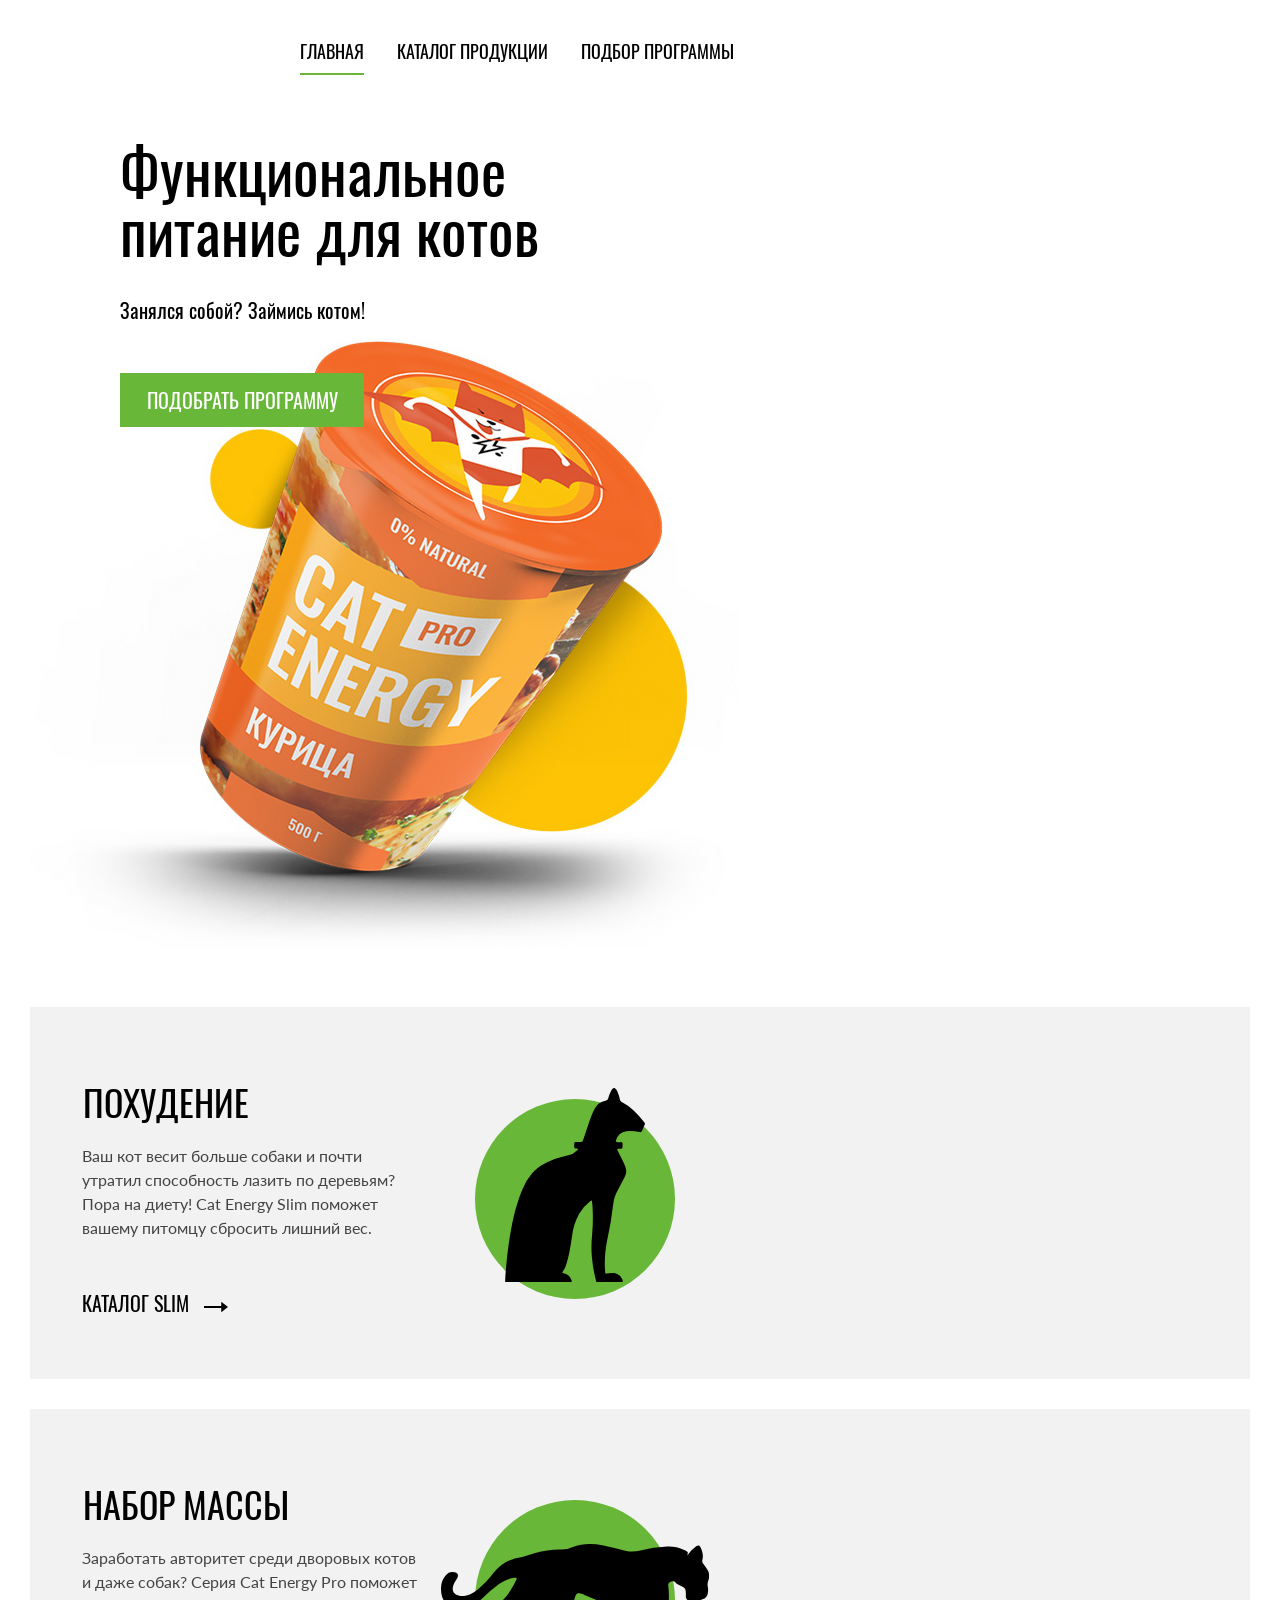
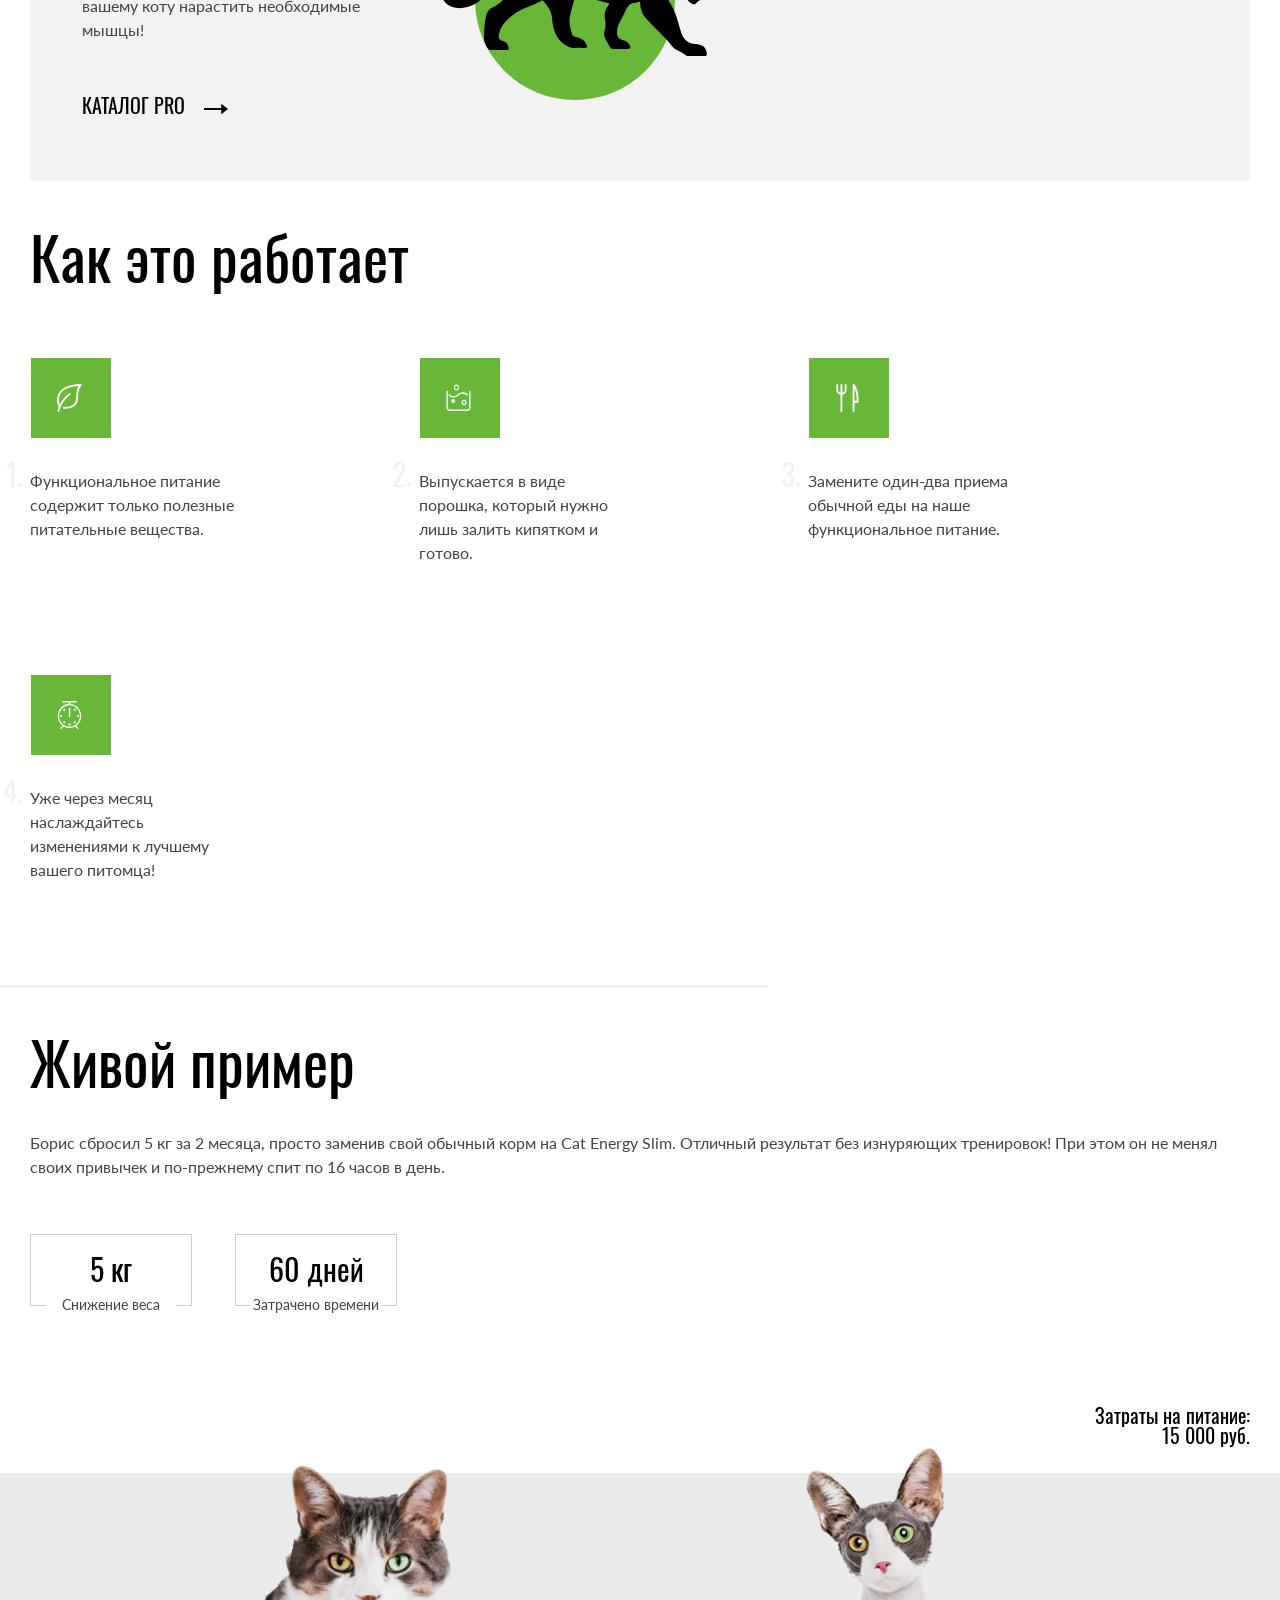
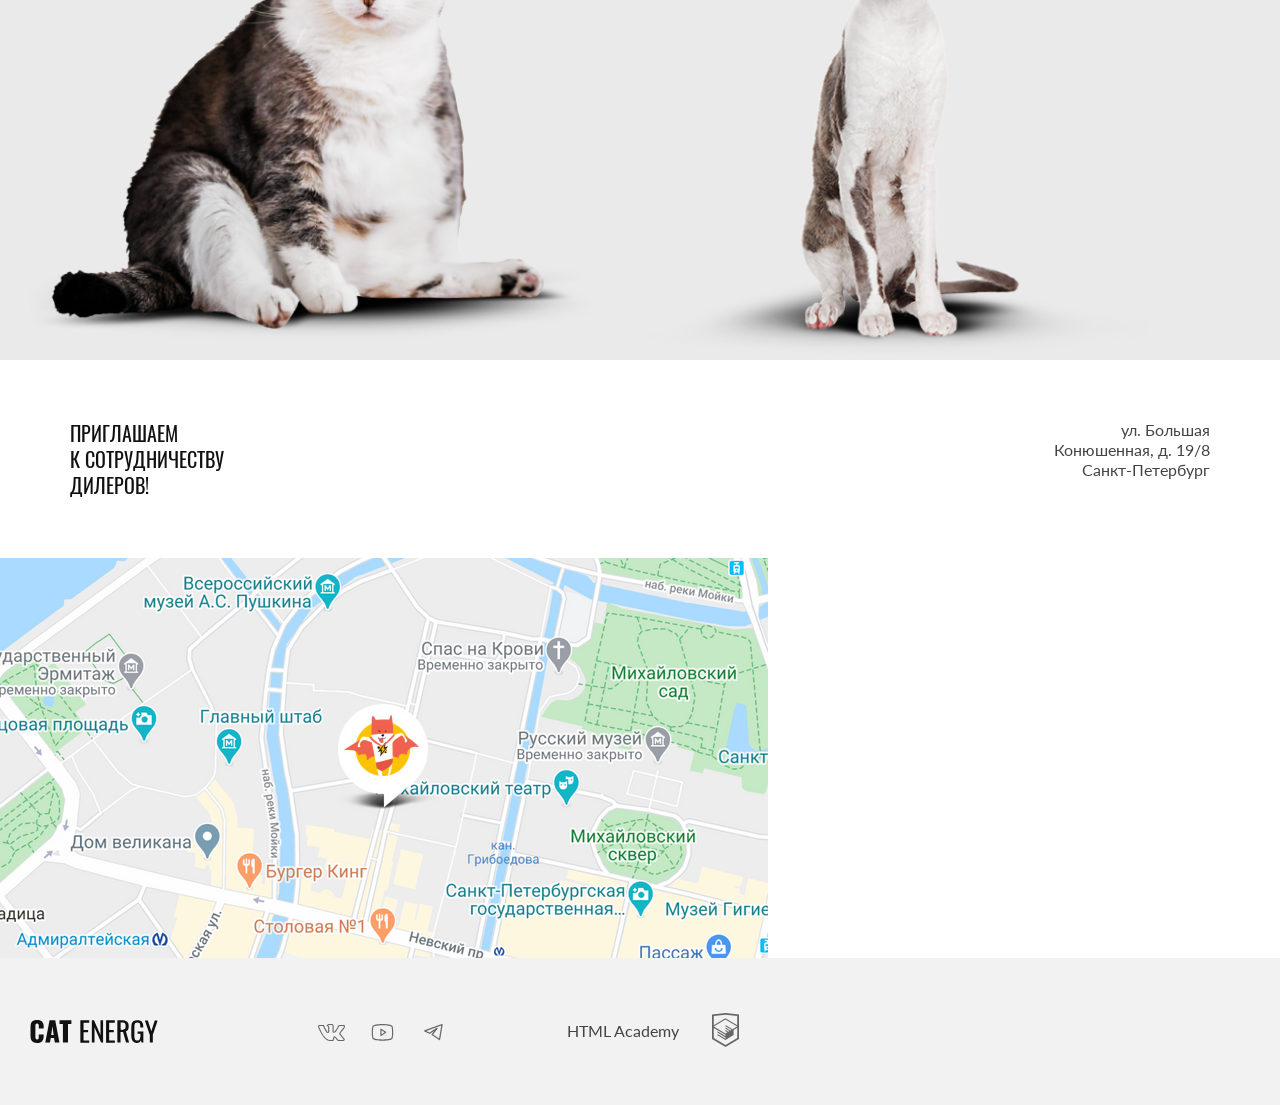
==== 10/index.html @ 97d95328 "Deploying to gh-pages from @ DaniilDvoretskiy/2496561-cat-energy-31@70c9d4aed09e86cf5eccd4e1a9e02df9" ====
<!DOCTYPE html><html class="page" lang="ru"><head><meta charset="UTF-8"><title>Cat Energy</title><meta name="viewport" content="width=device-width,initial-scale=1"><link rel="stylesheet" href="styles/styles.css"><script src="scripts/index.js" defer="defer"></script><link rel="icon" href="favicon.ico"><link rel="icon" type="image/png" sizes="16x16" href="favicons/favicon-16x16.png"><link rel="icon" type="image/png" sizes="32x32" href="favicons/favicon-32x32.png"><link rel="apple-touch-icon" sizes="180x180" href="favicons/apple-icon-180x180.png"><link rel="icon" sizes="192x192" href="favicons/android-icon-192x192.png"><link rel="manifest" href="manifest.webmanifest"></head><body class="page__body"><header class="main-header"><a class="main-header__logo-link" href="index.html"><picture><source media="(min-width: 1440px)" width="70" height="59" type="image/svg+xml" srcset="images/logotype/logo-desktop.svg"><source media="(min-width: 768px)" width="60" height="50" type="image/svg+xml" srcset="images/logotype/logo-tablet.svg"><img class="main-header__logo" src="images/logotype/logo-mobile.svg" width="33" height="38" alt="Логотип сайта «Cat Energy»"></picture><picture><source media="(min-width: 768px)" width="101" height="18" type="image/svg+xml" srcset="images/logotype/logo-text-tablet.svg"><img class="main-header__text-logo" src="images/logotype/logo-text-header-mobile.svg" width="101" height="18" alt="Текстовый логотип сайта «Cat Energy»"></picture></a><nav class="main-nav"><button class="main-nav__toggle-open" type="button"><span class="visually-hidden">Открыть меню</span></button> <button class="main-nav__toggle-close" type="button"><span class="visually-hidden">Закрыть меню</span></button><div class="main-nav__navigation navigation"><ul class="navigation__list"><li class="navigation__item navigation__item--current"><a class="navigation__link navigation__link--current" href="index.html">Главная</a></li><li class="navigation__item"><a class="navigation__link" href="catalog.html">Каталог продукции</a></li><li class="navigation__item"><a class="navigation__link" href="#">Подбор программы</a></li></ul></div></nav></header><main class="main-container"><section class="hero"><div class="hero__container"><header class="hero__header"><h1 class="hero__title">Функциональное<br>питание для котов</h1><p class="hero__slogan">Занялся собой? Займись котом!</p></header><picture><source media="(min-width: 1440px)" width="552" height="499" type="image/png" srcset="images/hero/hero-desktop@1x.png, images/hero/hero-desktop@2x.png 2x"><source media="(min-width: 768px)" width="709" height="609" type="image/png" srcset="images/hero/hero-tablet@1x.png, images/hero/hero-tablet@2x.png 2x"><img class="hero__image" src="images/hero/hero-mobile@1x.png" srcset="images/hero/hero-mobile@2x.png 2x" width="280" height="270" alt="Функциональное питание «Про» со вкусом курицы"></picture><a class="hero__link button" href="#">Подобрать программу</a></div></section><section class="programs"><h2 class="visually-hidden">Программы питания</h2><div class="programs__container"><ul class="programs__list"><li class="programs__item programs__item--weight-loss"><h3 class="programs__title programs__title--weight-loss">Похудение</h3><p class="programs__description">Ваш кот весит больше собаки и почти утратил способность лазить по деревьям? Пора на диету! Cat Energy Slim поможет вашему питомцу сбросить лишний вес.</p><a class="programs__link" href="#">Каталог slim</a></li><li class="programs__item programs__item--weight-gain"><h3 class="programs__title programs__title--weight-gain">Набор массы</h3><p class="programs__description">Заработать авторитет среди дворовых котов и даже собак? Серия Cat Energy Pro поможет вашему коту нарастить необходимые мышцы!</p><a class="programs__link" href="#">Каталог pro</a></li></ul></div></section><section class="advantages"><div class="advantages__container"><h2 class="advantages__title">Как это работает</h2><ul class="advantages__list"><li class="advantages__item advantages__item--nutrients"><p class="advantages__description">Функциональное питание содержит только полезные питательные вещества.</p></li><li class="advantages__item advantages__item--view"><p class="advantages__description">Выпускается в виде порошка, который нужно лишь залить кипятком и готово.</p></li><li class="advantages__item advantages__item--nutrition"><p class="advantages__description">Замените один-два приема обычной еды на наше функциональное питание.</p></li><li class="advantages__item advantages__item--time"><p class="advantages__description">Уже через месяц наслаждайтесь изменениями к лучшему вашего питомца!</p></li></ul></div></section><section class="living-example"><div class="living-example__container"><header class="living-example__header"><h2 class="living-example__title">Живой пример</h2><p class="living-example__description">Борис сбросил 5 кг за 2 месяца, просто заменив свой обычный корм на Cat Energy Slim. Отличный результат без изнуряющих тренировок! При этом он не менял своих привычек и по-прежнему спит по 16 часов в день.</p></header><dl class="living-example__stats stats"><div class="stats__item"><dt class="stats__number">5 кг</dt><dd class="stats__description">Снижение веса</dd></div><div class="stats__item"><dt class="stats__number">60 дней</dt><dd class="stats__description">Затрачено времени</dd></div></dl><div class="stats__expenses-wrapper"><span class="stats__text">Затраты на питание:</span> <span class="stats__expenses">15 000 руб.</span></div><div class="living-example__result"><picture><source media="(min-width: 768px)" width="560" height="512" type="image/png" srcset="images/sliders/cat-before-tablet-desktop@1x.png, images/sliders/cat-before-tablet-desktop@2x.png 2x"><img class="living-example__result-image-before" src="images/sliders/cat-before-mobile@1x.png" srcset="images/sliders/cat-before-mobile@2x.png 2x" width="280" height="256" alt="Изображение толстого кота"></picture><picture><source media="(min-width: 768px)" width="560" height="512" type="image/png" srcset="images/sliders/cat-after-tablet-desktop@1x.png, images/sliders/cat-after-tablet-desktop@2x.png 2x"><img class="living-example__result-image-after" src="images/sliders/cat-after-mobile@1x.png" srcset="images/sliders/cat-after-mobile@2x.png 2x" width="280" height="256" alt="Изображение худого кота"></picture><button class="living-example__result-slider" type="button"><span class="visually-hidden">Слайдер результата до и после</span></button></div></div></section><section class="contacts"><div class="contacts__container"><h2 class="contacts__title">Приглашаем<br>к сотрудничеству<br>дилеров!</h2><p class="contacts__description">ул. Большая<br>Конюшенная, д. 19/8<br>Санкт-Петербург</p></div><div class="contacts__map"><span class="visually-hidden">Карта с расположением магазина «Cat Energy»</span></div></section></main><footer class="main-footer"><div class="main-footer__container"><section class="footer-logo"><h2 class="visually-hidden">Текстовый логотип сайта</h2><a class="footer-logo__logo" href="#"><img class="footer-logo__text-logo" src="images/logotype/logo-text-footer.svg" width="128" height="24" alt="Текстовый логотип сайта «Cat Energy»"></a></section><section class="footer-social"><h2 class="visually-hidden">Социальные сети</h2><ul class="footer-social__list"><li class="footer-social__item"><a class="footer-social__link footer-social__link--vkontakte" href="#" target="_blank" rel="noreferrer noopener"><span class="visually-hidden">Вконтакте</span></a></li><li class="footer-social__item"><a class="footer-social__link footer-social__link--youtube" href="#" target="_blank" rel="noreferrer noopener"><span class="visually-hidden">Ютуб</span></a></li><li class="footer-social__item"><a class="footer-social__link footer-social__link--telegram" href="#" target="_blank" rel="noreferrer noopener"><span class="visually-hidden">Телеграмм</span></a></li></ul></section><section class="footer-copyright"><h2 class="visually-hidden">Сайт автора</h2><a class="footer-copyright__link" href="#"><p class="footer-copyright__text">HTML Academy</p></a></section></div></footer></body></html>
---- 10/styles/styles.css ----
@font-face{font-family:Oswald;font-weight:400;font-style:normal;src:url(../fonts/oswald/oswaldregular.woff2)format("woff2");font-display:swap}@font-face{font-family:Lato;font-weight:400;font-style:normal;src:url(../fonts/lato/Lato-Regular.woff2)format("woff2");font-display:swap}*,:before,:after{box-sizing:border-box}img{object-fit:contain;max-width:100%;height:auto}.visually-hidden{clip:rect(0 0 0 0);border:0;width:1px;height:1px;margin:-1px;padding:0;position:absolute;overflow:hidden}body{color:#444;background-color:#fff;height:100%;margin:0;font-family:Oswald,sans-serif;font-size:14px;font-weight:400;line-height:18px}.button{text-transform:uppercase;color:#fff;text-align:center;cursor:pointer;background-color:#68b738;border:none;font-family:Oswald,sans-serif;font-size:16px;line-height:20px;text-decoration:none}.button:hover{background-color:#5eaa2f}.button:active{color:#ffffff4d;background-color:#5eaa2f}.main-container{flex-grow:1}.main-header{text-align:center;grid-template-columns:320px;width:320px;min-height:264px;margin:0;padding:0;display:grid}.main-header__logo-link{height:66px;padding-top:23px;padding-left:20px;padding-right:20px;text-decoration:none;display:flex}.main-header__logo{position:absolute;top:13px;left:20px}.main-header__text-logo{margin-left:89px}.main-header__logo-link:hover{opacity:.8}.main-header__logo-link:active{opacity:.6}@media (width>=768px){.main-header{text-align:center;flex-flow:wrap;width:768px;min-height:50px;margin:0;padding:25px 34px 0 30px;display:flex}.main-header__logo-link{height:50px;padding:0;text-decoration:none;display:flex}.main-header__logo{position:absolute;top:25px;left:30px}.main-header__text-logo{margin:0;position:absolute;top:41px;left:103px}}.main-nav__toggle-open{background-color:#fff;background-image:url(../icons/stack.svg#open-navigation);background-repeat:no-repeat;border:none;width:24px;height:24px;display:none;position:absolute;top:23px;right:20px}.main-nav__toggle-close{background-color:#fff;background-image:url(../icons/stack.svg#close-navigation);background-repeat:no-repeat;border:none;width:18px;height:18px;display:block;position:absolute;top:23px;right:20px}@media (width>=768px){.main-nav__toggle-open,.main-nav__toggle-close{display:none}.main-nav__navigation{padding-top:14px}}.navigation__list{margin:0;padding:0;list-style:none}.navigation__item{border-top:1px solid #e6e6e6;min-height:66px;padding-top:23px}.navigation__link{text-transform:uppercase;color:#000;font-size:20px;line-height:20px;text-decoration:none}@media (width>=768px){.navigation__list{flex-flow:wrap;gap:33px;margin:0;padding:0 0 0 270px;list-style:none;display:flex}.navigation__item{border:none;min-height:36px;padding:0;position:relative}.navigation__item--current{position:relative}.navigation__item--current:after{content:"";border-bottom:2px solid #68b738;width:100%;position:absolute;bottom:0;left:0}.navigation__link{font-size:18px;line-height:24px}}.hero{background-image:url(../images/backgrounds/background-hero-mobile@1x.png);background-repeat:no-repeat;background-size:contain}.hero__container{background-image:linear-gradient(#68b738d9 63%,#0000 50%);padding:27px 20px 0}.hero__header{padding:0 10px 29px}.hero__title{text-align:center;color:#fff;margin:0 0 25px;font-size:36px;font-weight:400;line-height:36px}.hero__slogan{text-align:center;color:#fff;margin:0;font-size:14px;line-height:14px}.hero__link{width:280px;height:40px;padding:10px 39px;display:block}@media (width>=768px){.hero__container{background-color:#fff;background-image:none;padding:0 29px 0 30px}.hero__header{padding:65px 100px 21px 90px}.hero__title{text-align:left;color:#000;margin:0 0 40px;font-size:60px;font-weight:400;line-height:60px}.hero__slogan{text-align:left;color:#000;margin:0;font-size:20px;line-height:20px}.hero__link{width:244px;height:54px;padding:14px 26px;font-size:20px;line-height:26px;display:block;position:relative;bottom:580px;left:90px}}@media (width>=1440px){.hero{background-image:url(../images/backgrounds/background-hero-desktop@1x.png);background-position:100%;background-repeat:no-repeat;background-size:contain}.hero__container{background:linear-gradient(270deg,#68b738d9 54.1%,#0000 50%);padding-left:110px}}.programs__container{padding:20px}.programs__list{margin:0;padding:0;list-style:none}.programs__item{background-color:#f2f2f2;min-height:266px;margin-bottom:20px;position:relative}.programs__item--weight-loss:before{content:"";background-color:#68b738;border-radius:50%;width:50px;height:50px;position:absolute;top:24px;left:20px}.programs__item--weight-loss:after{content:"";background-image:url(../icons/stack.svg#cat-slim);width:36px;height:50px;position:absolute;top:21px;left:27px}.programs__item--weight-gain:before{content:"";background-color:#68b738;border-radius:50%;width:50px;height:50px;position:absolute;top:24px;left:20px}.programs__item--weight-gain:after{content:"";background-image:url(../icons/stack.svg#cat-pro);width:67px;height:28px;position:absolute;top:35px;left:12px}.programs__title{text-align:center;color:#000;text-transform:uppercase;margin:0;padding-top:30px;font-size:24px;font-weight:400;line-height:37px}.programs__description{margin:0;padding:29px 20px 38px;font-family:Lato,sans-serif;position:relative}.programs__title--weight-loss{padding-left:20px}.programs__title--weight-gain{padding-left:31px}.programs__description:after{content:"";border-bottom:1px solid #d9d9d9;width:240px;position:absolute;bottom:15px;left:20px}.programs__link{text-transform:uppercase;text-align:center;color:#000;font-size:16px;line-height:16px;text-decoration:none;position:relative;bottom:-5px;left:20px}.programs__link:after{content:"";background-image:url(../icons/stack.svg#icon-arrow);background-repeat:no-repeat;width:24px;height:12px;position:absolute;bottom:5px;left:122px}.programs__link:hover:after{background-image:url(../icons/stack.svg#icon-arrow-long)}.programs__link:active{opacity:.3}@media (width>=768px){.programs__container{padding:0 30px}.programs__list{margin:0;padding:0;list-style:none}.programs__item{min-height:372px;margin-bottom:30px;position:relative}.programs__item--weight-loss:before{content:"";background-color:#68b738;border-radius:50%;width:200px;height:200px;position:absolute;top:92px;left:445px}.programs__item--weight-loss:after{content:"";background-image:url(../icons/stack.svg#cat-slim);width:140px;height:194px;position:absolute;top:81px;left:475px}.programs__item--weight-gain:before{content:"";background-color:#68b738;border-radius:50%;width:200px;height:200px;position:absolute;top:91px;left:445px}.programs__item--weight-gain:after{content:"";background-image:url(../icons/stack.svg#cat-pro);width:268px;height:112px;position:absolute;top:135px;left:411px}.programs__title{text-align:left;margin:0;padding:77px 228px 24px 53px;font-size:36px;font-weight:400;line-height:36px}.programs__description{text-align:left;width:440px;margin:0;padding:0 53px 48px 52px;font-family:Lato,sans-serif;font-size:16px;line-height:24px}.programs__description:after{content:"";border-bottom:1px solid #d9d9d9;width:240px;display:none;position:absolute;bottom:15px;left:20px}.programs__link{font-size:20px;line-height:30px;position:relative;bottom:0;left:52px}.programs__link:after{content:"";background-image:url(../icons/stack.svg#icon-arrow);background-repeat:no-repeat;width:24px;height:12px;position:absolute;bottom:5px;left:122px}}.advantages__container{padding:0 20px 49px}.advantages__title{text-align:left;color:#000;margin:0 0 40px;font-size:36px;font-weight:400;line-height:40px}.advantages__list{margin:0;padding:0;list-style:none}.advantages__description{margin:0 0 20px 80px;font-family:Lato,sans-serif}.advantages__item{min-height:60px;margin-bottom:20px;position:relative}.advantages__item:before{content:"";background-color:#68b738;width:60px;height:60px;position:absolute;top:0;left:0}.advantages__item--nutrients:after{content:"";background-image:url(../icons/stack.svg#icon-leaf);background-repeat:no-repeat;width:25px;height:28px;display:block;position:absolute;top:16px;left:18px}.advantages__item--view:after{content:"";background-image:url(../icons/stack.svg#icon-glass-of-water);background-repeat:no-repeat;width:25px;height:28px;display:block;position:absolute;top:16px;left:18px}.advantages__item--nutrition:after{content:"";background-image:url(../icons/stack.svg#icon-eat);background-repeat:no-repeat;width:25px;height:28px;display:block;position:absolute;top:16px;left:18px}.advantages__item--time:after{content:"";background-image:url(../icons/stack.svg#icon-alarm);background-repeat:no-repeat;width:25px;height:28px;display:block;position:absolute;top:16px;left:18px}@media (width>=768px){.advantages__container{padding:15px 109px 47px 30px}.advantages__title{text-align:left;margin:0 0 32px;font-size:60px;line-height:60px}.advantages__list{grid-gap:37px 149px;grid-template-rows:280px;grid-template-columns:repeat(auto-fill,240px);margin:0;padding:0;display:grid}.advantages__description{text-align:left;margin:0;padding:151px 26px 57px 0;font-family:Lato,sans-serif;font-size:16px;line-height:24px}.advantages__item{margin:0;list-style-type:auto;position:relative}.advantages__item::marker{color:#f2f2f2;font-size:30px;line-height:280px}.advantages__item:before{content:"";background-color:#68b738;width:80px;height:80px;position:absolute;top:40px;left:1px}.advantages__item--nutrients:after{content:"";background-image:url(../icons/stack.svg#icon-leaf);background-repeat:no-repeat;width:25px;height:28px;display:block;position:absolute;top:66px;left:27px}.advantages__item--view:after{content:"";background-image:url(../icons/stack.svg#icon-glass-of-water);background-repeat:no-repeat;width:25px;height:28px;display:block;position:absolute;top:66px;left:27px}.advantages__item--nutrition:after{content:"";background-image:url(../icons/stack.svg#icon-eat);background-repeat:no-repeat;width:25px;height:28px;display:block;position:absolute;top:66px;left:27px}.advantages__item--time:after{content:"";background-image:url(../icons/stack.svg#icon-alarm);background-repeat:no-repeat;width:25px;height:28px;display:block;position:absolute;top:66px;left:27px}}.living-example{background-color:#eaeaea}.living-example__container{padding:25px 20px 40px}.living-example__header{padding-bottom:20px}.living-example__title{text-align:left;color:#000;margin:0;padding-bottom:40px;font-size:36px;font-weight:400;line-height:40px}.living-example__description{text-align:left;margin:0;font-family:Lato,sans-serif;font-size:14px;line-height:18px}.living-example__stats{flex-flow:wrap;gap:32px;margin:0 0 20px;display:flex}.living-example__result-slider{cursor:pointer;background-color:#fff;border:1px solid #666;border-radius:50%;width:40px;height:40px;position:relative;top:-279px;left:140px}.living-example__result-slider:before{content:"";background-color:#666;border-radius:2px;width:4px;height:256px;position:absolute;top:-123px;left:17px}.living-example__result-slider:after{content:"";background-color:#666;width:24px;height:18px;position:absolute;top:11px;left:7px;-webkit-mask-image:url(../icons/stack.svg#slider-triangle);mask-image:url(../icons/stack.svg#slider-triangle)}.living-example__result-slider:hover{border-color:#68b738}.living-example__result-slider:hover:before,.living-example__result-slider:hover:after{background-color:#68b738}.living-example__result-slider:active{opacity:.6;border-color:#5eaa2f}.living-example__result-slider:active :before,.living-example__result-slider:active :after{opacity:.6;background-color:#5eaa2f}@media (width>=768px){.living-example{background-color:#eaeaea}.living-example__container{background-image:linear-gradient(#fff 50%,#0000 50%);padding:45px 30px 0;position:relative}.living-example__container:before{content:"";border-top:1px solid #e6e6e6;width:768px;position:absolute;top:0;left:0}.living-example__header{padding-bottom:55px}.living-example__title{margin:0;padding-bottom:40px;font-size:60px;line-height:60px}.living-example__description{margin:0;font-family:Lato,sans-serif;font-size:16px;line-height:24px}.living-example__stats{flex-flow:wrap;gap:43px;margin:0 0 99px;display:flex}.living-example__result-slider{cursor:pointer;background-color:#fff;border:1px solid #666;border-radius:50%;width:40px;height:40px;position:relative;top:-279px;left:140px}.living-example__result-slider:before{content:"";background-color:#666;border-radius:2px;width:4px;height:512px;position:absolute;top:-246px;left:17px}.living-example__result-slider:after{content:"";background-color:#666;width:24px;height:18px;position:absolute;top:11px;left:7px;-webkit-mask-image:url(../icons/stack.svg#slider-triangle);mask-image:url(../icons/stack.svg#slider-triangle)}.living-example__result-slider:hover{border-color:#68b738}.living-example__result-slider:hover:before,.living-example__result-slider:hover:after{background-color:#68b738}.living-example__result-slider:active{opacity:.6;border-color:#5eaa2f}.living-example__result-slider:active :before,.living-example__result-slider:active :after{opacity:.6;background-color:#5eaa2f}}.stats__item{border:1px solid #cdcdcd;width:124px;height:56px;padding-top:15px}.stats__number{text-align:center;color:#000;margin-bottom:8px;font-size:24px;line-height:24px}.stats__description{text-align:center;background-color:#eaeaea;width:80px;height:19px;margin:0 0 0 18px;font-family:Lato,sans-serif;font-size:12px;line-height:12px;display:block}.stats__expenses-wrapper{padding:0 46px}.stats__text,.stats__expenses{text-align:center;color:#000;line-height:20px}@media (width>=768px){.stats__item{border:1px solid #cdcdcd;width:162px;height:72px;padding-top:15px}.stats__number{text-align:center;color:#000;margin-bottom:11px;font-size:30px;line-height:37px}.stats__description{background-color:#fff;width:130px;height:50px;margin:0 0 0 15px;font-family:Lato,sans-serif;font-size:14px;line-height:14px;display:block}.stats__expenses-wrapper{flex-flow:column wrap;padding:0;display:flex}.stats__text,.stats__expenses{text-align:right;color:#000;font-size:20px;line-height:20px}}.contacts__container{grid-template-columns:1fr 140px;padding:26px 20px;display:grid}.contacts__title{text-align:left;text-transform:uppercase;color:#111;margin:0;font-size:16px;font-weight:400;line-height:20px}.contacts__description{text-align:left;margin:0;font-family:Lato,sans-serif;line-height:20px}.contacts__map{background-image:url(../images/backgrounds/background-map-mobile@1x.png);background-repeat:no-repeat;background-size:contain;width:320px;height:362px}@media (width>=768px){.contacts__container{flex-flow:wrap;justify-content:space-between;padding:60px 70px;display:flex}.contacts__title{width:163px;margin:0;font-size:20px;line-height:26px}.contacts__description{text-align:right;width:163px;margin:0;font-size:16px}.contacts__map{background-image:url(../images/backgrounds/background-map-tablet@1x.png);background-repeat:no-repeat;background-size:contain;width:768px;height:400px}}.main-footer{min-height:240px}@media (width>=768px){.main-footer{background-color:#f2f2f2;min-height:147px}.main-footer__container{flex-flow:wrap;align-items:center;padding:55px 30px;display:flex}}.footer-logo{text-align:center;min-height:84px;padding-top:40px;position:relative}.footer-logo:before{content:"";border:1px solid #d9d9d9;width:280px;position:absolute;bottom:0;left:20px}.footer-logo:hover,.footer-logo:focus{opacity:.8}.footer-logo .footer-logo__text-logo:active{opacity:.6}.footer-logo__logo{height:24px;display:block}@media (width>=768px){.footer-logo{text-align:center;min-height:24px;margin-right:160px;padding:0}.footer-logo:before{content:"";border:1px solid #d9d9d9;width:280px;display:none;position:absolute;bottom:0;left:20px}.footer-logo__logo{height:24px;display:block}}.footer-social{text-align:center;min-height:62px;padding:20px;position:relative}.footer-social:before{content:"";border:1px solid #d9d9d9;width:280px;position:absolute;bottom:0;left:20px}.footer-social__list{flex-flow:wrap;justify-content:center;gap:24px;margin:0;padding:0;list-style:none;display:flex}.footer-social__link--vkontakte:before{content:"";background-color:#666;width:27px;height:17px;display:block;-webkit-mask-image:url(../icons/stack.svg#icon-vkontakte);mask-image:url(../icons/stack.svg#icon-vkontakte);-webkit-mask-repeat:no-repeat;mask-repeat:no-repeat}.footer-social__link--vkontakte:hover:before,.footer-social__link--vkontakte:focus:before{background-color:#68b738}.footer-social__link--vkontakte:active:before{opacity:.3}.footer-social__link--youtube:before{content:"";background-color:#666;width:27px;height:17px;display:block;-webkit-mask-image:url(../icons/stack.svg#icon-youtube);mask-image:url(../icons/stack.svg#icon-youtube);-webkit-mask-repeat:no-repeat;mask-repeat:no-repeat}.footer-social__link--youtube:hover:before,.footer-social__link--youtube:focus:before{background-color:#68b738}.footer-social__link--youtube:active:before{opacity:.3}.footer-social__link--telegram:before{content:"";background-color:#666;width:27px;height:17px;display:block;-webkit-mask-image:url(../icons/stack.svg#icon-telegram);mask-image:url(../icons/stack.svg#icon-telegram);-webkit-mask-repeat:no-repeat;mask-repeat:no-repeat}.footer-social__link--telegram:hover:before,.footer-social__link--telegram:focus:before{background-color:#68b738}.footer-social__link--telegram:active:before{opacity:.3}@media (width>=768px){.footer-social{text-align:center;min-height:22px;padding:8px 0 7px;position:relative}.footer-social:before{content:"";border:1px solid #d9d9d9;width:280px;display:none;position:absolute;bottom:0;left:20px}.footer-social__list{flex-flow:wrap;justify-content:center;gap:24px;margin:0;padding:0;list-style:none;display:flex}}.footer-copyright{text-align:center;min-height:94px;padding:20px 20px 40px}.footer-copyright__link{color:inherit;text-decoration:none;position:relative}.footer-copyright__text{text-align:left;margin:0;font-family:Lato,sans-serif;font-size:16px;line-height:20px}.footer-copyright__link:after{content:"";background-color:#666;width:27px;height:34px;position:absolute;top:-5px;right:0;-webkit-mask-image:url(../images/logotype/logo-copyright.svg);mask-image:url(../images/logotype/logo-copyright.svg);-webkit-mask-repeat:no-repeat;mask-repeat:no-repeat}.footer-copyright__link:hover:after,.footer-copyright__link:focus:after{background-color:#68b738}.footer-copyright__link:active{opacity:.3}@media (width>=768px){.footer-copyright{text-align:right;min-height:37px;margin-left:120px;padding:0}.footer-copyright__link{color:inherit;text-decoration:none;position:relative}.footer-copyright__text{text-align:left;margin:0;padding-top:8px;font-family:Lato,sans-serif;font-size:16px;line-height:20px}.footer-copyright__link:after{content:"";background-color:#666;width:27px;height:34px;position:absolute;top:0;right:-60px;-webkit-mask-image:url(../images/logotype/logo-copyright.svg);mask-image:url(../images/logotype/logo-copyright.svg);-webkit-mask-repeat:no-repeat;mask-repeat:no-repeat}}.catalog__title{text-align:left;color:#000;margin:0;padding:27px 42px 41px 20px;font-size:36px;font-weight:400;line-height:36px}.catalog__list{margin:0;padding:0 0 26px;list-style:none}.catalog__item{border-top:1px solid #ebebeb;padding:20px 20px 25px}.catalog__link-button{width:280px;height:40px;padding:10px 90px;display:block}.product-card__link{color:#222;text-decoration:none}.product-card__title{text-align:center;text-transform:uppercase;color:#222;margin:0;font-size:16px;font-weight:400;line-height:20px}.product-card__description{text-align:center;margin:0 0 21px;font-family:Lato,sans-serif;font-size:12px;line-height:16px}.product-card__title--more{color:#111;margin-top:23px;position:relative}.product-card__title--more:before{content:"";background-image:url(../icons/stack.svg#icon-plus);background-repeat:no-repeat;width:30px;height:30px;position:absolute;top:-43px;left:125px}.product-card__link-button{color:inherit;background-color:#f2f2f2;padding:10px 70px}.product-card__link-button:hover{background:#ebebeb}.product-card__link-button:active{color:#444;background:#ebebeb}.characteristics__name,.characteristics__meaning{text-align:center;font-family:Lato,sans-serif;font-size:12px;line-height:16px}.additional-products__title{text-align:center;color:#000;margin:0;font-size:24px;font-weight:400;line-height:24px}.additional-products__list{margin:0;padding:36px 20px 35px;list-style:none}.additional-products__item{border-top:1px solid #cdcdcd;padding-top:13px;padding-bottom:19px}.additional-products__name{text-align:center;color:#222;text-transform:uppercase;margin:0;font-size:16px;font-weight:400;line-height:16px}.additional-products__characteristics{padding:13px 0 15px}.additional-products__description{text-align:center;font-family:Lato,sans-serif;line-height:14px}.additional-products__price{text-align:right;font-family:Lato,sans-serif;line-height:14px}.additional-products__link{padding:10px 70px}.present{background-image:url(../images/backgrounds/background-gift-mobile@1x.png);background-repeat:no-repeat;background-size:contain;width:280px;height:290px;margin:35px 20px 40px}.present__container{background-color:#68b738d9;width:280px;position:relative}.present__container:after{content:"";background-image:url(../icons/stack.svg#icon-gift);background-repeat:no-repeat;width:78px;height:81px;position:absolute;top:59px;left:101px}.present__description{text-align:center;color:#fff;margin:0;padding:187px 61px 43px 58px;font-family:Lato,sans-serif;font-size:16px;line-height:20px}.subscription{padding:0 20px 14px}.subscription__title{text-align:center;color:#000;margin:0;font-size:24px;font-weight:400;line-height:24px}.subscription__description{text-align:center;color:#000;margin:0;font-size:16px;line-height:24px}.subscription__input{text-align:left;border:1px solid #cdcdcd;padding:0;font-size:20px;line-height:30px}.subscription__button{margin-top:16px;padding:10px 70px}
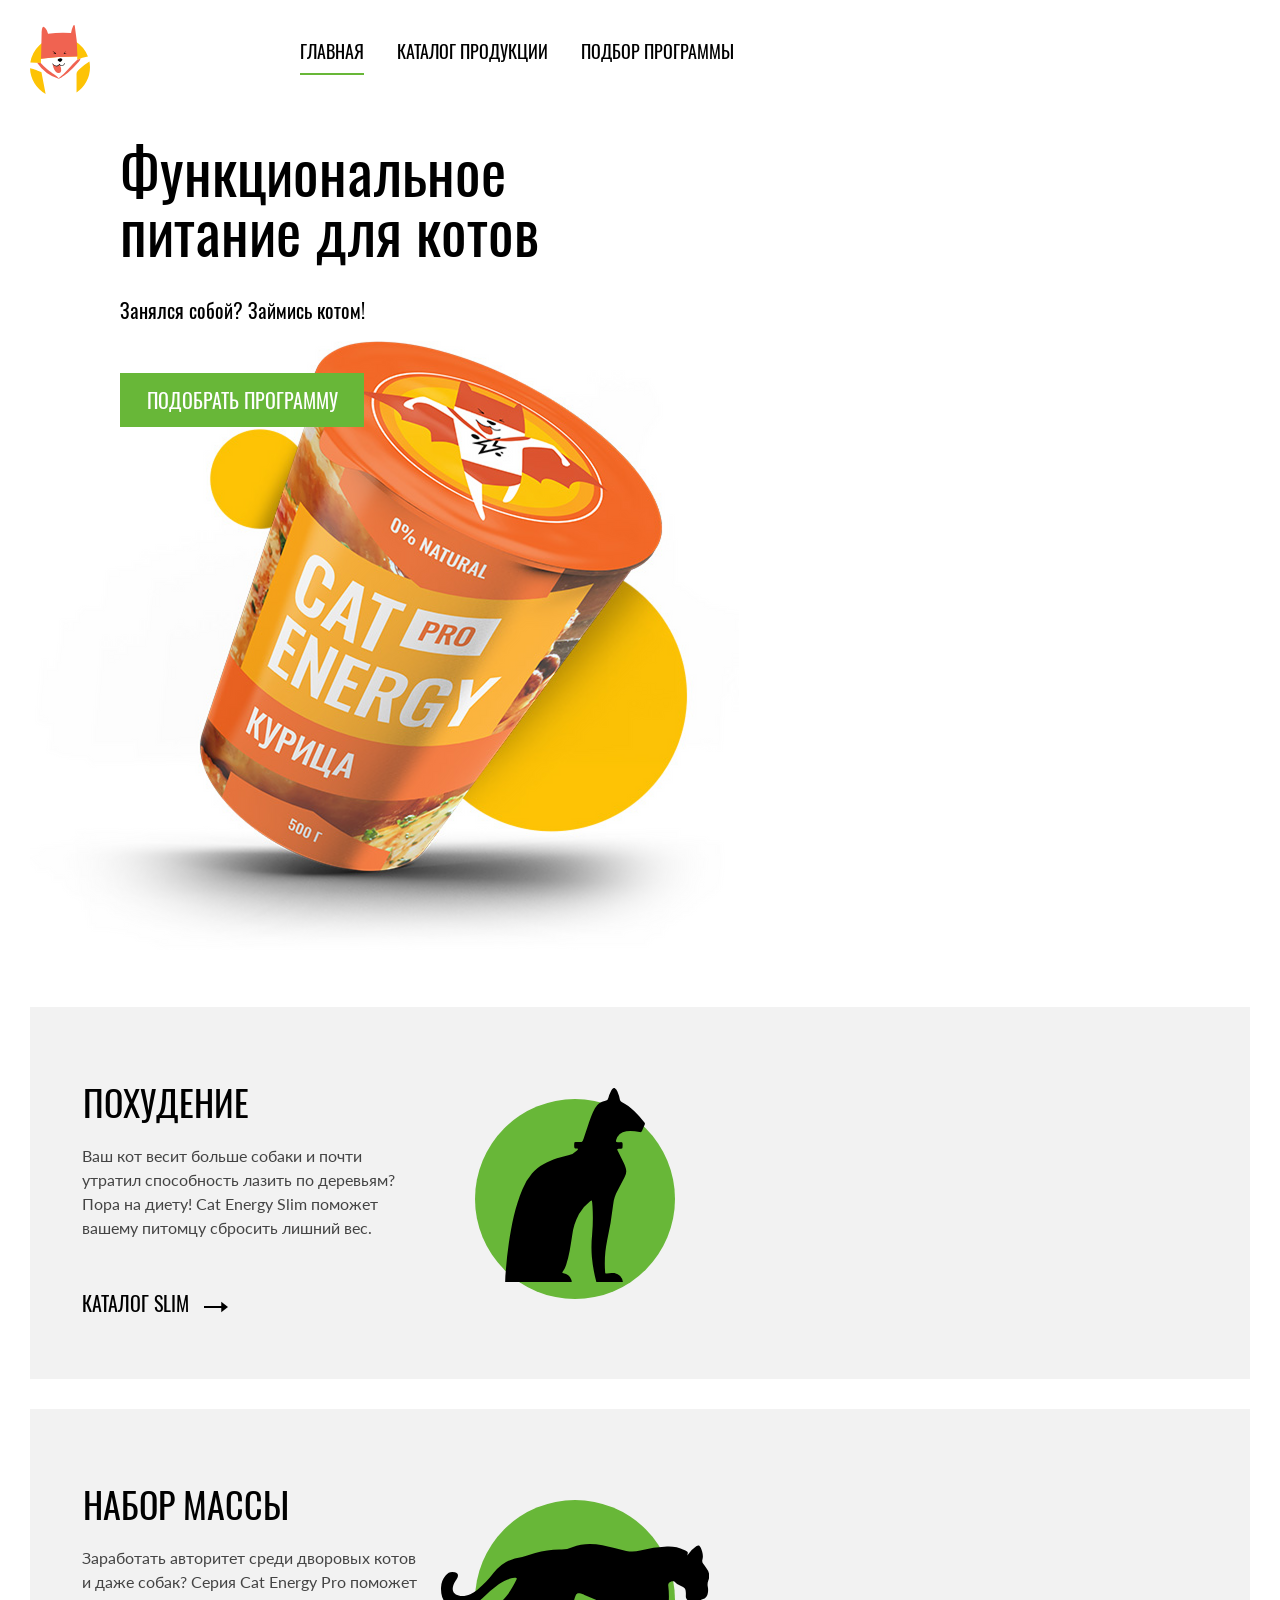
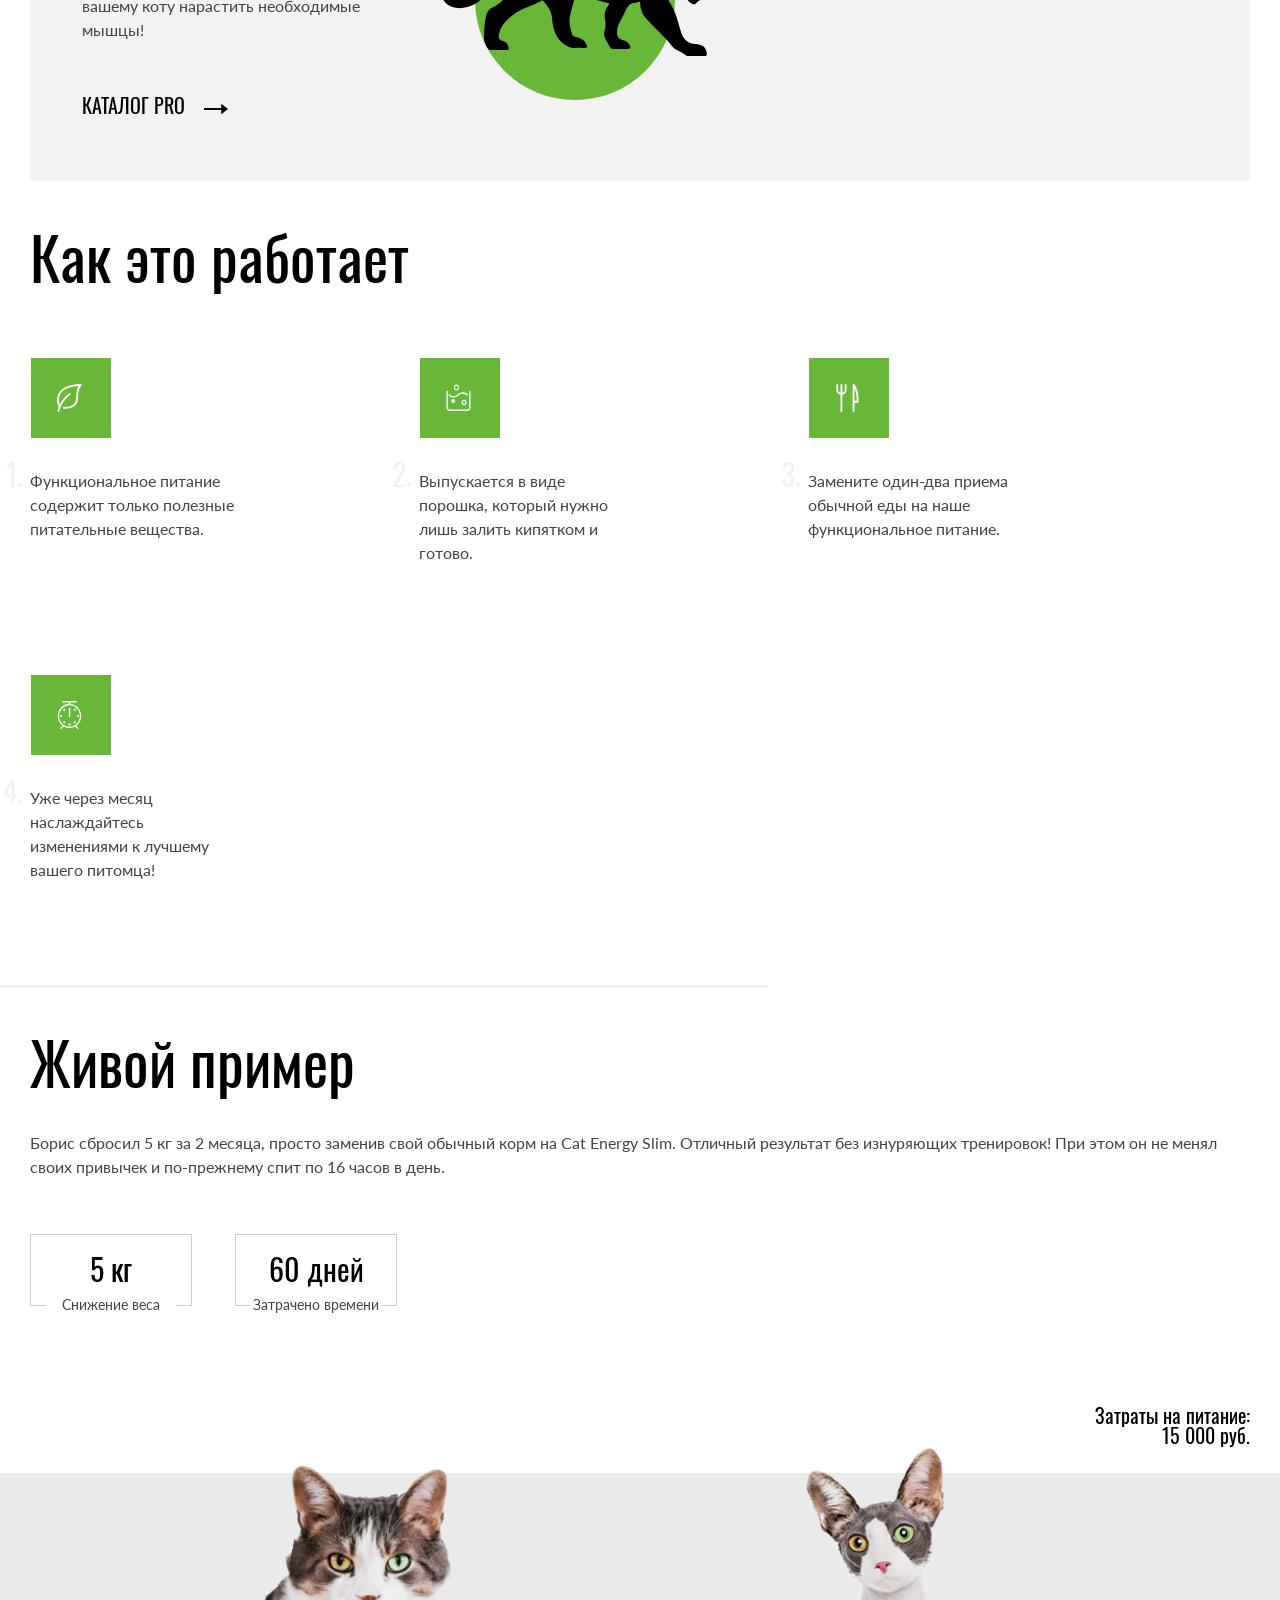
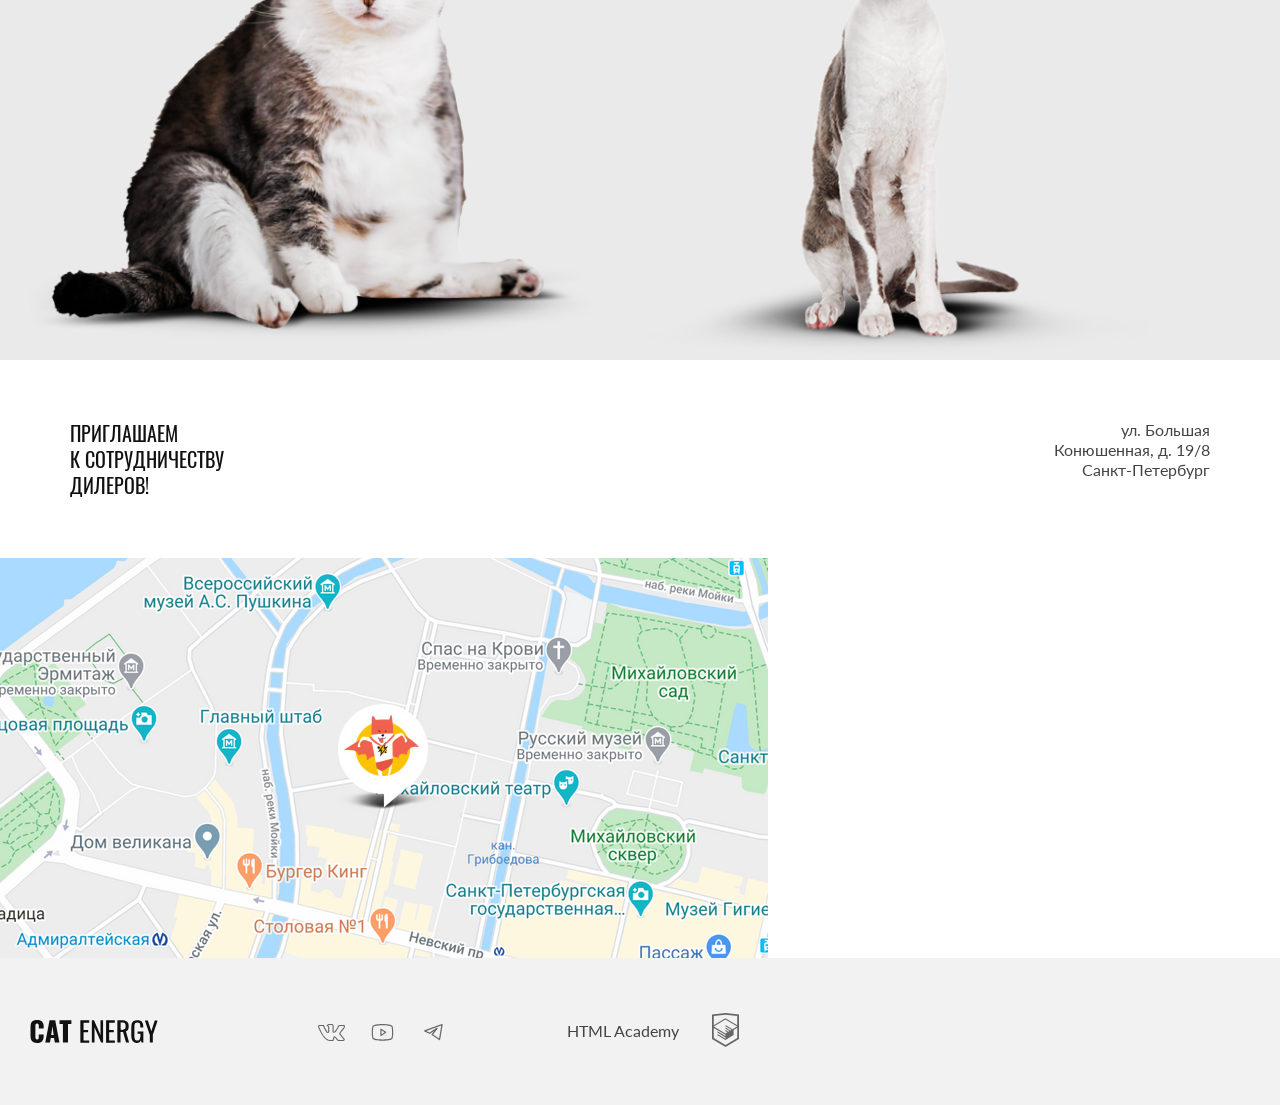
==== commit 8d3359ff: "Deploying to gh-pages from @ DaniilDvoretskiy/2496561-cat-energy-31@70c9d4aed09e86cf5eccd4e1a9e02df9" ====
--- a/10/index.html
+++ b/10/index.html
@@ -1 +1 @@
-<!DOCTYPE html><html class="page" lang="ru"><head><meta charset="UTF-8"><title>Cat Energy</title><meta name="viewport" content="width=device-width,initial-scale=1"><link rel="stylesheet" href="styles/styles.css"><script src="scripts/index.js" defer="defer"></script><link rel="icon" href="favicon.ico"><link rel="icon" type="image/png" sizes="16x16" href="favicons/favicon-16x16.png"><link rel="icon" type="image/png" sizes="32x32" href="favicons/favicon-32x32.png"><link rel="apple-touch-icon" sizes="180x180" href="favicons/apple-icon-180x180.png"><link rel="icon" sizes="192x192" href="favicons/android-icon-192x192.png"><link rel="manifest" href="manifest.webmanifest"></head><body class="page__body"><header class="main-header"><a class="main-header__logo-link" href="index.html"><picture><source media="(min-width: 1440px)" width="70" height="59" type="image/svg+xml" srcset="images/logotype/logo-desktop.svg"><source media="(min-width: 768px)" width="60" height="50" type="image/svg+xml" srcset="images/logotype/logo-tablet.svg"><img class="main-header__logo" src="images/logotype/logo-mobile.svg" width="33" height="38" alt="Логотип сайта «Cat Energy»"></picture><picture><source media="(min-width: 768px)" width="101" height="18" type="image/svg+xml" srcset="images/logotype/logo-text-tablet.svg"><img class="main-header__text-logo" src="images/logotype/logo-text-header-mobile.svg" width="101" height="18" alt="Текстовый логотип сайта «Cat Energy»"></picture></a><nav class="main-nav"><button class="main-nav__toggle-open" type="button"><span class="visually-hidden">Открыть меню</span></button> <button class="main-nav__toggle-close" type="button"><span class="visually-hidden">Закрыть меню</span></button><div class="main-nav__navigation navigation"><ul class="navigation__list"><li class="navigation__item navigation__item--current"><a class="navigation__link navigation__link--current" href="index.html">Главная</a></li><li class="navigation__item"><a class="navigation__link" href="catalog.html">Каталог продукции</a></li><li class="navigation__item"><a class="navigation__link" href="#">Подбор программы</a></li></ul></div></nav></header><main class="main-container"><section class="hero"><div class="hero__container"><header class="hero__header"><h1 class="hero__title">Функциональное<br>питание для котов</h1><p class="hero__slogan">Занялся собой? Займись котом!</p></header><picture><source media="(min-width: 1440px)" width="552" height="499" type="image/png" srcset="images/hero/hero-desktop@1x.png, images/hero/hero-desktop@2x.png 2x"><source media="(min-width: 768px)" width="709" height="609" type="image/png" srcset="images/hero/hero-tablet@1x.png, images/hero/hero-tablet@2x.png 2x"><img class="hero__image" src="images/hero/hero-mobile@1x.png" srcset="images/hero/hero-mobile@2x.png 2x" width="280" height="270" alt="Функциональное питание «Про» со вкусом курицы"></picture><a class="hero__link button" href="#">Подобрать программу</a></div></section><section class="programs"><h2 class="visually-hidden">Программы питания</h2><div class="programs__container"><ul class="programs__list"><li class="programs__item programs__item--weight-loss"><h3 class="programs__title programs__title--weight-loss">Похудение</h3><p class="programs__description">Ваш кот весит больше собаки и почти утратил способность лазить по деревьям? Пора на диету! Cat Energy Slim поможет вашему питомцу сбросить лишний вес.</p><a class="programs__link" href="#">Каталог slim</a></li><li class="programs__item programs__item--weight-gain"><h3 class="programs__title programs__title--weight-gain">Набор массы</h3><p class="programs__description">Заработать авторитет среди дворовых котов и даже собак? Серия Cat Energy Pro поможет вашему коту нарастить необходимые мышцы!</p><a class="programs__link" href="#">Каталог pro</a></li></ul></div></section><section class="advantages"><div class="advantages__container"><h2 class="advantages__title">Как это работает</h2><ul class="advantages__list"><li class="advantages__item advantages__item--nutrients"><p class="advantages__description">Функциональное питание содержит только полезные питательные вещества.</p></li><li class="advantages__item advantages__item--view"><p class="advantages__description">Выпускается в виде порошка, который нужно лишь залить кипятком и готово.</p></li><li class="advantages__item advantages__item--nutrition"><p class="advantages__description">Замените один-два приема обычной еды на наше функциональное питание.</p></li><li class="advantages__item advantages__item--time"><p class="advantages__description">Уже через месяц наслаждайтесь изменениями к лучшему вашего питомца!</p></li></ul></div></section><section class="living-example"><div class="living-example__container"><header class="living-example__header"><h2 class="living-example__title">Живой пример</h2><p class="living-example__description">Борис сбросил 5 кг за 2 месяца, просто заменив свой обычный корм на Cat Energy Slim. Отличный результат без изнуряющих тренировок! При этом он не менял своих привычек и по-прежнему спит по 16 часов в день.</p></header><dl class="living-example__stats stats"><div class="stats__item"><dt class="stats__number">5 кг</dt><dd class="stats__description">Снижение веса</dd></div><div class="stats__item"><dt class="stats__number">60 дней</dt><dd class="stats__description">Затрачено времени</dd></div></dl><div class="stats__expenses-wrapper"><span class="stats__text">Затраты на питание:</span> <span class="stats__expenses">15 000 руб.</span></div><div class="living-example__result"><picture><source media="(min-width: 768px)" width="560" height="512" type="image/png" srcset="images/sliders/cat-before-tablet-desktop@1x.png, images/sliders/cat-before-tablet-desktop@2x.png 2x"><img class="living-example__result-image-before" src="images/sliders/cat-before-mobile@1x.png" srcset="images/sliders/cat-before-mobile@2x.png 2x" width="280" height="256" alt="Изображение толстого кота"></picture><picture><source media="(min-width: 768px)" width="560" height="512" type="image/png" srcset="images/sliders/cat-after-tablet-desktop@1x.png, images/sliders/cat-after-tablet-desktop@2x.png 2x"><img class="living-example__result-image-after" src="images/sliders/cat-after-mobile@1x.png" srcset="images/sliders/cat-after-mobile@2x.png 2x" width="280" height="256" alt="Изображение худого кота"></picture><button class="living-example__result-slider" type="button"><span class="visually-hidden">Слайдер результата до и после</span></button></div></div></section><section class="contacts"><div class="contacts__container"><h2 class="contacts__title">Приглашаем<br>к сотрудничеству<br>дилеров!</h2><p class="contacts__description">ул. Большая<br>Конюшенная, д. 19/8<br>Санкт-Петербург</p></div><div class="contacts__map"><span class="visually-hidden">Карта с расположением магазина «Cat Energy»</span></div></section></main><footer class="main-footer"><div class="main-footer__container"><section class="footer-logo"><h2 class="visually-hidden">Текстовый логотип сайта</h2><a class="footer-logo__logo" href="#"><img class="footer-logo__text-logo" src="images/logotype/logo-text-footer.svg" width="128" height="24" alt="Текстовый логотип сайта «Cat Energy»"></a></section><section class="footer-social"><h2 class="visually-hidden">Социальные сети</h2><ul class="footer-social__list"><li class="footer-social__item"><a class="footer-social__link footer-social__link--vkontakte" href="#" target="_blank" rel="noreferrer noopener"><span class="visually-hidden">Вконтакте</span></a></li><li class="footer-social__item"><a class="footer-social__link footer-social__link--youtube" href="#" target="_blank" rel="noreferrer noopener"><span class="visually-hidden">Ютуб</span></a></li><li class="footer-social__item"><a class="footer-social__link footer-social__link--telegram" href="#" target="_blank" rel="noreferrer noopener"><span class="visually-hidden">Телеграмм</span></a></li></ul></section><section class="footer-copyright"><h2 class="visually-hidden">Сайт автора</h2><a class="footer-copyright__link" href="#"><p class="footer-copyright__text">HTML Academy</p></a></section></div></footer></body></html>+<!DOCTYPE html><html class="page" lang="ru"><head><meta charset="UTF-8"><title>Cat Energy</title><meta name="viewport" content="width=device-width,initial-scale=1"><link rel="stylesheet" href="styles/styles.css"><script src="scripts/index.js" defer="defer"></script><link rel="icon" href="favicon.ico"><link rel="icon" type="image/png" sizes="16x16" href="favicons/favicon-16x16.png"><link rel="icon" type="image/png" sizes="32x32" href="favicons/favicon-32x32.png"><link rel="apple-touch-icon" sizes="180x180" href="favicons/apple-icon-180x180.png"><link rel="icon" sizes="192x192" href="favicons/android-icon-192x192.png"><link rel="manifest" href="manifest.webmanifest"></head><body class="page__body"><header class="main-header"><a class="main-header__logo-link" href="index.html"><picture><source media="(min-width: 1440px)" width="70" height="59" type="image/svg+xml" srcset="images/logotype/logo-desktop.svg"><source media="(min-width: 768px)" width="60" height="50" type="image/svg+xml" srcset="images/logotype/logo-tablet.svg"><img class="main-header__logo" src="images/logotype/logo-mobile.svg" width="33" height="38" alt="Логотип сайта «Cat Energy»"></picture><picture><source media="(min-width: 768px)" width="101" height="18" type="image/svg+xml" srcset="images/logotype/logo-text-tablet.svg"><img class="main-header__text-logo" src="images/logotype/logo-text-header-mobile.svg" width="101" height="18" alt="Текстовый логотип сайта «Cat Energy»"></picture></a><nav class="main-nav"><button class="main-nav__toggle-open" type="button"><span class="visually-hidden">Открыть меню</span></button> <button class="main-nav__toggle-close" type="button"><span class="visually-hidden">Закрыть меню</span></button><div class="main-nav__navigation navigation"><ul class="navigation__list"><li class="navigation__item navigation__item--current"><a class="navigation__link navigation__link--current" href="index.html">Главная</a></li><li class="navigation__item"><a class="navigation__link" href="catalog.html">Каталог продукции</a></li><li class="navigation__item"><a class="navigation__link" href="#">Подбор программы</a></li></ul></div></nav></header><main class="main-container"><section class="hero"><div class="hero__container"><header class="hero__header"><h1 class="hero__title">Функциональное<br>питание для котов</h1><p class="hero__slogan">Занялся собой? Займись котом!</p></header><picture><source media="(min-width: 1440px)" width="552" height="499" type="image/png" srcset="images/hero/hero-desktop@1x.png, images/hero/hero-desktop@2x.png 2x"><source media="(min-width: 768px)" width="709" height="609" type="image/png" srcset="images/hero/hero-tablet@1x.png, images/hero/hero-tablet@2x.png 2x"><img class="hero__image" src="images/hero/hero-mobile@1x.png" srcset="images/hero/hero-mobile@2x.png 2x" width="280" height="270" alt="Функциональное питание «Про» со вкусом курицы"></picture><a class="hero__link button" href="#">Подобрать программу</a></div></section><section class="programs"><h2 class="visually-hidden">Программы питания</h2><div class="programs__container"><ul class="programs__list"><li class="programs__item programs__item--weight-loss"><h3 class="programs__title programs__title--weight-loss">Похудение</h3><p class="programs__description">Ваш кот весит больше собаки и почти утратил способность лазить по деревьям? Пора на диету! Cat Energy Slim поможет вашему питомцу сбросить лишний вес.</p><a class="programs__link" href="#">Каталог slim</a></li><li class="programs__item programs__item--weight-gain"><h3 class="programs__title programs__title--weight-gain">Набор массы</h3><p class="programs__description">Заработать авторитет среди дворовых котов и даже собак? Серия Cat Energy Pro поможет вашему коту нарастить необходимые мышцы!</p><a class="programs__link" href="#">Каталог pro</a></li></ul></div></section><section class="advantages"><div class="advantages__container"><h2 class="advantages__title">Как это работает</h2><ul class="advantages__list"><li class="advantages__item advantages__item--nutrients"><p class="advantages__description">Функциональное питание содержит только полезные питательные вещества.</p></li><li class="advantages__item advantages__item--view"><p class="advantages__description">Выпускается в виде порошка, который нужно лишь залить кипятком и готово.</p></li><li class="advantages__item advantages__item--nutrition"><p class="advantages__description">Замените один-два приема обычной еды на наше функциональное питание.</p></li><li class="advantages__item advantages__item--time"><p class="advantages__description">Уже через месяц наслаждайтесь изменениями к лучшему вашего питомца!</p></li></ul></div></section><section class="living-example"><div class="living-example__container"><header class="living-example__header"><h2 class="living-example__title">Живой пример</h2><p class="living-example__description">Борис сбросил 5 кг за 2 месяца, просто заменив свой обычный корм на Cat Energy Slim. Отличный результат без изнуряющих тренировок! При этом он не менял своих привычек и по-прежнему спит по 16 часов в день.</p></header><dl class="living-example__stats stats"><div class="stats__item"><dt class="stats__number">5 кг</dt><dd class="stats__description">Снижение веса</dd></div><div class="stats__item"><dt class="stats__number">60 дней</dt><dd class="stats__description">Затрачено времени</dd></div></dl><div class="living-example__stats-expenses stats-expenses"><span class="stats-expenses__text">Затраты на питание:</span> <span class="stats-expenses__expenses">15 000 руб.</span></div><div class="living-example__result"><picture><source media="(min-width: 768px)" width="560" height="512" type="image/png" srcset="images/sliders/cat-before-tablet-desktop@1x.png, images/sliders/cat-before-tablet-desktop@2x.png 2x"><img class="living-example__result-image-before" src="images/sliders/cat-before-mobile@1x.png" srcset="images/sliders/cat-before-mobile@2x.png 2x" width="280" height="256" alt="Изображение толстого кота"></picture><picture><source media="(min-width: 768px)" width="560" height="512" type="image/png" srcset="images/sliders/cat-after-tablet-desktop@1x.png, images/sliders/cat-after-tablet-desktop@2x.png 2x"><img class="living-example__result-image-after" src="images/sliders/cat-after-mobile@1x.png" srcset="images/sliders/cat-after-mobile@2x.png 2x" width="280" height="256" alt="Изображение худого кота"></picture><button class="living-example__result-slider" type="button"><span class="visually-hidden">Слайдер результата до и после</span></button></div></div></section><section class="contacts"><div class="contacts__container"><h2 class="contacts__title">Приглашаем<br>к сотрудничеству<br>дилеров!</h2><p class="contacts__description">ул. Большая<br>Конюшенная, д. 19/8<br>Санкт-Петербург</p></div><div class="contacts__map"><span class="visually-hidden">Карта с расположением магазина «Cat Energy»</span></div></section></main><footer class="main-footer"><div class="main-footer__container"><section class="footer-logo"><h2 class="visually-hidden">Текстовый логотип сайта</h2><a class="footer-logo__logo" href="#"><img class="footer-logo__text-logo" src="images/logotype/logo-text-footer.svg" width="128" height="24" alt="Текстовый логотип сайта «Cat Energy»"></a></section><section class="footer-social"><h2 class="visually-hidden">Социальные сети</h2><ul class="footer-social__list"><li class="footer-social__item"><a class="footer-social__link footer-social__link--vkontakte" href="#" target="_blank" rel="noreferrer noopener"><span class="visually-hidden">Вконтакте</span></a></li><li class="footer-social__item"><a class="footer-social__link footer-social__link--youtube" href="#" target="_blank" rel="noreferrer noopener"><span class="visually-hidden">Ютуб</span></a></li><li class="footer-social__item"><a class="footer-social__link footer-social__link--telegram" href="#" target="_blank" rel="noreferrer noopener"><span class="visually-hidden">Телеграмм</span></a></li></ul></section><section class="footer-copyright"><h2 class="visually-hidden">Сайт автора</h2><a class="footer-copyright__link" href="#"><p class="footer-copyright__text">HTML Academy</p></a></section></div></footer></body></html>
--- a/10/styles/styles.css
+++ b/10/styles/styles.css
@@ -1 +1 @@
-@font-face{font-family:Oswald;font-weight:400;font-style:normal;src:url(../fonts/oswald/oswaldregular.woff2)format("woff2");font-display:swap}@font-face{font-family:Lato;font-weight:400;font-style:normal;src:url(../fonts/lato/Lato-Regular.woff2)format("woff2");font-display:swap}*,:before,:after{box-sizing:border-box}img{object-fit:contain;max-width:100%;height:auto}.visually-hidden{clip:rect(0 0 0 0);border:0;width:1px;height:1px;margin:-1px;padding:0;position:absolute;overflow:hidden}body{color:#444;background-color:#fff;height:100%;margin:0;font-family:Oswald,sans-serif;font-size:14px;font-weight:400;line-height:18px}.button{text-transform:uppercase;color:#fff;text-align:center;cursor:pointer;background-color:#68b738;border:none;font-family:Oswald,sans-serif;font-size:16px;line-height:20px;text-decoration:none}.button:hover{background-color:#5eaa2f}.button:active{color:#ffffff4d;background-color:#5eaa2f}.main-container{flex-grow:1}.main-header{text-align:center;grid-template-columns:320px;width:320px;min-height:264px;margin:0;padding:0;display:grid}.main-header__logo-link{height:66px;padding-top:23px;padding-left:20px;padding-right:20px;text-decoration:none;display:flex}.main-header__logo{position:absolute;top:13px;left:20px}.main-header__text-logo{margin-left:89px}.main-header__logo-link:hover{opacity:.8}.main-header__logo-link:active{opacity:.6}@media (width>=768px){.main-header{text-align:center;flex-flow:wrap;width:768px;min-height:50px;margin:0;padding:25px 34px 0 30px;display:flex}.main-header__logo-link{height:50px;padding:0;text-decoration:none;display:flex}.main-header__logo{position:absolute;top:25px;left:30px}.main-header__text-logo{margin:0;position:absolute;top:41px;left:103px}}.main-nav__toggle-open{background-color:#fff;background-image:url(../icons/stack.svg#open-navigation);background-repeat:no-repeat;border:none;width:24px;height:24px;display:none;position:absolute;top:23px;right:20px}.main-nav__toggle-close{background-color:#fff;background-image:url(../icons/stack.svg#close-navigation);background-repeat:no-repeat;border:none;width:18px;height:18px;display:block;position:absolute;top:23px;right:20px}@media (width>=768px){.main-nav__toggle-open,.main-nav__toggle-close{display:none}.main-nav__navigation{padding-top:14px}}.navigation__list{margin:0;padding:0;list-style:none}.navigation__item{border-top:1px solid #e6e6e6;min-height:66px;padding-top:23px}.navigation__link{text-transform:uppercase;color:#000;font-size:20px;line-height:20px;text-decoration:none}@media (width>=768px){.navigation__list{flex-flow:wrap;gap:33px;margin:0;padding:0 0 0 270px;list-style:none;display:flex}.navigation__item{border:none;min-height:36px;padding:0;position:relative}.navigation__item--current{position:relative}.navigation__item--current:after{content:"";border-bottom:2px solid #68b738;width:100%;position:absolute;bottom:0;left:0}.navigation__link{font-size:18px;line-height:24px}}.hero{background-image:url(../images/backgrounds/background-hero-mobile@1x.png);background-repeat:no-repeat;background-size:contain}.hero__container{background-image:linear-gradient(#68b738d9 63%,#0000 50%);padding:27px 20px 0}.hero__header{padding:0 10px 29px}.hero__title{text-align:center;color:#fff;margin:0 0 25px;font-size:36px;font-weight:400;line-height:36px}.hero__slogan{text-align:center;color:#fff;margin:0;font-size:14px;line-height:14px}.hero__link{width:280px;height:40px;padding:10px 39px;display:block}@media (width>=768px){.hero__container{background-color:#fff;background-image:none;padding:0 29px 0 30px}.hero__header{padding:65px 100px 21px 90px}.hero__title{text-align:left;color:#000;margin:0 0 40px;font-size:60px;font-weight:400;line-height:60px}.hero__slogan{text-align:left;color:#000;margin:0;font-size:20px;line-height:20px}.hero__link{width:244px;height:54px;padding:14px 26px;font-size:20px;line-height:26px;display:block;position:relative;bottom:580px;left:90px}}@media (width>=1440px){.hero{background-image:url(../images/backgrounds/background-hero-desktop@1x.png);background-position:100%;background-repeat:no-repeat;background-size:contain}.hero__container{background:linear-gradient(270deg,#68b738d9 54.1%,#0000 50%);padding-left:110px}}.programs__container{padding:20px}.programs__list{margin:0;padding:0;list-style:none}.programs__item{background-color:#f2f2f2;min-height:266px;margin-bottom:20px;position:relative}.programs__item--weight-loss:before{content:"";background-color:#68b738;border-radius:50%;width:50px;height:50px;position:absolute;top:24px;left:20px}.programs__item--weight-loss:after{content:"";background-image:url(../icons/stack.svg#cat-slim);width:36px;height:50px;position:absolute;top:21px;left:27px}.programs__item--weight-gain:before{content:"";background-color:#68b738;border-radius:50%;width:50px;height:50px;position:absolute;top:24px;left:20px}.programs__item--weight-gain:after{content:"";background-image:url(../icons/stack.svg#cat-pro);width:67px;height:28px;position:absolute;top:35px;left:12px}.programs__title{text-align:center;color:#000;text-transform:uppercase;margin:0;padding-top:30px;font-size:24px;font-weight:400;line-height:37px}.programs__description{margin:0;padding:29px 20px 38px;font-family:Lato,sans-serif;position:relative}.programs__title--weight-loss{padding-left:20px}.programs__title--weight-gain{padding-left:31px}.programs__description:after{content:"";border-bottom:1px solid #d9d9d9;width:240px;position:absolute;bottom:15px;left:20px}.programs__link{text-transform:uppercase;text-align:center;color:#000;font-size:16px;line-height:16px;text-decoration:none;position:relative;bottom:-5px;left:20px}.programs__link:after{content:"";background-image:url(../icons/stack.svg#icon-arrow);background-repeat:no-repeat;width:24px;height:12px;position:absolute;bottom:5px;left:122px}.programs__link:hover:after{background-image:url(../icons/stack.svg#icon-arrow-long)}.programs__link:active{opacity:.3}@media (width>=768px){.programs__container{padding:0 30px}.programs__list{margin:0;padding:0;list-style:none}.programs__item{min-height:372px;margin-bottom:30px;position:relative}.programs__item--weight-loss:before{content:"";background-color:#68b738;border-radius:50%;width:200px;height:200px;position:absolute;top:92px;left:445px}.programs__item--weight-loss:after{content:"";background-image:url(../icons/stack.svg#cat-slim);width:140px;height:194px;position:absolute;top:81px;left:475px}.programs__item--weight-gain:before{content:"";background-color:#68b738;border-radius:50%;width:200px;height:200px;position:absolute;top:91px;left:445px}.programs__item--weight-gain:after{content:"";background-image:url(../icons/stack.svg#cat-pro);width:268px;height:112px;position:absolute;top:135px;left:411px}.programs__title{text-align:left;margin:0;padding:77px 228px 24px 53px;font-size:36px;font-weight:400;line-height:36px}.programs__description{text-align:left;width:440px;margin:0;padding:0 53px 48px 52px;font-family:Lato,sans-serif;font-size:16px;line-height:24px}.programs__description:after{content:"";border-bottom:1px solid #d9d9d9;width:240px;display:none;position:absolute;bottom:15px;left:20px}.programs__link{font-size:20px;line-height:30px;position:relative;bottom:0;left:52px}.programs__link:after{content:"";background-image:url(../icons/stack.svg#icon-arrow);background-repeat:no-repeat;width:24px;height:12px;position:absolute;bottom:5px;left:122px}}.advantages__container{padding:0 20px 49px}.advantages__title{text-align:left;color:#000;margin:0 0 40px;font-size:36px;font-weight:400;line-height:40px}.advantages__list{margin:0;padding:0;list-style:none}.advantages__description{margin:0 0 20px 80px;font-family:Lato,sans-serif}.advantages__item{min-height:60px;margin-bottom:20px;position:relative}.advantages__item:before{content:"";background-color:#68b738;width:60px;height:60px;position:absolute;top:0;left:0}.advantages__item--nutrients:after{content:"";background-image:url(../icons/stack.svg#icon-leaf);background-repeat:no-repeat;width:25px;height:28px;display:block;position:absolute;top:16px;left:18px}.advantages__item--view:after{content:"";background-image:url(../icons/stack.svg#icon-glass-of-water);background-repeat:no-repeat;width:25px;height:28px;display:block;position:absolute;top:16px;left:18px}.advantages__item--nutrition:after{content:"";background-image:url(../icons/stack.svg#icon-eat);background-repeat:no-repeat;width:25px;height:28px;display:block;position:absolute;top:16px;left:18px}.advantages__item--time:after{content:"";background-image:url(../icons/stack.svg#icon-alarm);background-repeat:no-repeat;width:25px;height:28px;display:block;position:absolute;top:16px;left:18px}@media (width>=768px){.advantages__container{padding:15px 109px 47px 30px}.advantages__title{text-align:left;margin:0 0 32px;font-size:60px;line-height:60px}.advantages__list{grid-gap:37px 149px;grid-template-rows:280px;grid-template-columns:repeat(auto-fill,240px);margin:0;padding:0;display:grid}.advantages__description{text-align:left;margin:0;padding:151px 26px 57px 0;font-family:Lato,sans-serif;font-size:16px;line-height:24px}.advantages__item{margin:0;list-style-type:auto;position:relative}.advantages__item::marker{color:#f2f2f2;font-size:30px;line-height:280px}.advantages__item:before{content:"";background-color:#68b738;width:80px;height:80px;position:absolute;top:40px;left:1px}.advantages__item--nutrients:after{content:"";background-image:url(../icons/stack.svg#icon-leaf);background-repeat:no-repeat;width:25px;height:28px;display:block;position:absolute;top:66px;left:27px}.advantages__item--view:after{content:"";background-image:url(../icons/stack.svg#icon-glass-of-water);background-repeat:no-repeat;width:25px;height:28px;display:block;position:absolute;top:66px;left:27px}.advantages__item--nutrition:after{content:"";background-image:url(../icons/stack.svg#icon-eat);background-repeat:no-repeat;width:25px;height:28px;display:block;position:absolute;top:66px;left:27px}.advantages__item--time:after{content:"";background-image:url(../icons/stack.svg#icon-alarm);background-repeat:no-repeat;width:25px;height:28px;display:block;position:absolute;top:66px;left:27px}}.living-example{background-color:#eaeaea}.living-example__container{padding:25px 20px 40px}.living-example__header{padding-bottom:20px}.living-example__title{text-align:left;color:#000;margin:0;padding-bottom:40px;font-size:36px;font-weight:400;line-height:40px}.living-example__description{text-align:left;margin:0;font-family:Lato,sans-serif;font-size:14px;line-height:18px}.living-example__stats{flex-flow:wrap;gap:32px;margin:0 0 20px;display:flex}.living-example__result-slider{cursor:pointer;background-color:#fff;border:1px solid #666;border-radius:50%;width:40px;height:40px;position:relative;top:-279px;left:140px}.living-example__result-slider:before{content:"";background-color:#666;border-radius:2px;width:4px;height:256px;position:absolute;top:-123px;left:17px}.living-example__result-slider:after{content:"";background-color:#666;width:24px;height:18px;position:absolute;top:11px;left:7px;-webkit-mask-image:url(../icons/stack.svg#slider-triangle);mask-image:url(../icons/stack.svg#slider-triangle)}.living-example__result-slider:hover{border-color:#68b738}.living-example__result-slider:hover:before,.living-example__result-slider:hover:after{background-color:#68b738}.living-example__result-slider:active{opacity:.6;border-color:#5eaa2f}.living-example__result-slider:active :before,.living-example__result-slider:active :after{opacity:.6;background-color:#5eaa2f}@media (width>=768px){.living-example{background-color:#eaeaea}.living-example__container{background-image:linear-gradient(#fff 50%,#0000 50%);padding:45px 30px 0;position:relative}.living-example__container:before{content:"";border-top:1px solid #e6e6e6;width:768px;position:absolute;top:0;left:0}.living-example__header{padding-bottom:55px}.living-example__title{margin:0;padding-bottom:40px;font-size:60px;line-height:60px}.living-example__description{margin:0;font-family:Lato,sans-serif;font-size:16px;line-height:24px}.living-example__stats{flex-flow:wrap;gap:43px;margin:0 0 99px;display:flex}.living-example__result-slider{cursor:pointer;background-color:#fff;border:1px solid #666;border-radius:50%;width:40px;height:40px;position:relative;top:-279px;left:140px}.living-example__result-slider:before{content:"";background-color:#666;border-radius:2px;width:4px;height:512px;position:absolute;top:-246px;left:17px}.living-example__result-slider:after{content:"";background-color:#666;width:24px;height:18px;position:absolute;top:11px;left:7px;-webkit-mask-image:url(../icons/stack.svg#slider-triangle);mask-image:url(../icons/stack.svg#slider-triangle)}.living-example__result-slider:hover{border-color:#68b738}.living-example__result-slider:hover:before,.living-example__result-slider:hover:after{background-color:#68b738}.living-example__result-slider:active{opacity:.6;border-color:#5eaa2f}.living-example__result-slider:active :before,.living-example__result-slider:active :after{opacity:.6;background-color:#5eaa2f}}.stats__item{border:1px solid #cdcdcd;width:124px;height:56px;padding-top:15px}.stats__number{text-align:center;color:#000;margin-bottom:8px;font-size:24px;line-height:24px}.stats__description{text-align:center;background-color:#eaeaea;width:80px;height:19px;margin:0 0 0 18px;font-family:Lato,sans-serif;font-size:12px;line-height:12px;display:block}.stats__expenses-wrapper{padding:0 46px}.stats__text,.stats__expenses{text-align:center;color:#000;line-height:20px}@media (width>=768px){.stats__item{border:1px solid #cdcdcd;width:162px;height:72px;padding-top:15px}.stats__number{text-align:center;color:#000;margin-bottom:11px;font-size:30px;line-height:37px}.stats__description{background-color:#fff;width:130px;height:50px;margin:0 0 0 15px;font-family:Lato,sans-serif;font-size:14px;line-height:14px;display:block}.stats__expenses-wrapper{flex-flow:column wrap;padding:0;display:flex}.stats__text,.stats__expenses{text-align:right;color:#000;font-size:20px;line-height:20px}}.contacts__container{grid-template-columns:1fr 140px;padding:26px 20px;display:grid}.contacts__title{text-align:left;text-transform:uppercase;color:#111;margin:0;font-size:16px;font-weight:400;line-height:20px}.contacts__description{text-align:left;margin:0;font-family:Lato,sans-serif;line-height:20px}.contacts__map{background-image:url(../images/backgrounds/background-map-mobile@1x.png);background-repeat:no-repeat;background-size:contain;width:320px;height:362px}@media (width>=768px){.contacts__container{flex-flow:wrap;justify-content:space-between;padding:60px 70px;display:flex}.contacts__title{width:163px;margin:0;font-size:20px;line-height:26px}.contacts__description{text-align:right;width:163px;margin:0;font-size:16px}.contacts__map{background-image:url(../images/backgrounds/background-map-tablet@1x.png);background-repeat:no-repeat;background-size:contain;width:768px;height:400px}}.main-footer{min-height:240px}@media (width>=768px){.main-footer{background-color:#f2f2f2;min-height:147px}.main-footer__container{flex-flow:wrap;align-items:center;padding:55px 30px;display:flex}}.footer-logo{text-align:center;min-height:84px;padding-top:40px;position:relative}.footer-logo:before{content:"";border:1px solid #d9d9d9;width:280px;position:absolute;bottom:0;left:20px}.footer-logo:hover,.footer-logo:focus{opacity:.8}.footer-logo .footer-logo__text-logo:active{opacity:.6}.footer-logo__logo{height:24px;display:block}@media (width>=768px){.footer-logo{text-align:center;min-height:24px;margin-right:160px;padding:0}.footer-logo:before{content:"";border:1px solid #d9d9d9;width:280px;display:none;position:absolute;bottom:0;left:20px}.footer-logo__logo{height:24px;display:block}}.footer-social{text-align:center;min-height:62px;padding:20px;position:relative}.footer-social:before{content:"";border:1px solid #d9d9d9;width:280px;position:absolute;bottom:0;left:20px}.footer-social__list{flex-flow:wrap;justify-content:center;gap:24px;margin:0;padding:0;list-style:none;display:flex}.footer-social__link--vkontakte:before{content:"";background-color:#666;width:27px;height:17px;display:block;-webkit-mask-image:url(../icons/stack.svg#icon-vkontakte);mask-image:url(../icons/stack.svg#icon-vkontakte);-webkit-mask-repeat:no-repeat;mask-repeat:no-repeat}.footer-social__link--vkontakte:hover:before,.footer-social__link--vkontakte:focus:before{background-color:#68b738}.footer-social__link--vkontakte:active:before{opacity:.3}.footer-social__link--youtube:before{content:"";background-color:#666;width:27px;height:17px;display:block;-webkit-mask-image:url(../icons/stack.svg#icon-youtube);mask-image:url(../icons/stack.svg#icon-youtube);-webkit-mask-repeat:no-repeat;mask-repeat:no-repeat}.footer-social__link--youtube:hover:before,.footer-social__link--youtube:focus:before{background-color:#68b738}.footer-social__link--youtube:active:before{opacity:.3}.footer-social__link--telegram:before{content:"";background-color:#666;width:27px;height:17px;display:block;-webkit-mask-image:url(../icons/stack.svg#icon-telegram);mask-image:url(../icons/stack.svg#icon-telegram);-webkit-mask-repeat:no-repeat;mask-repeat:no-repeat}.footer-social__link--telegram:hover:before,.footer-social__link--telegram:focus:before{background-color:#68b738}.footer-social__link--telegram:active:before{opacity:.3}@media (width>=768px){.footer-social{text-align:center;min-height:22px;padding:8px 0 7px;position:relative}.footer-social:before{content:"";border:1px solid #d9d9d9;width:280px;display:none;position:absolute;bottom:0;left:20px}.footer-social__list{flex-flow:wrap;justify-content:center;gap:24px;margin:0;padding:0;list-style:none;display:flex}}.footer-copyright{text-align:center;min-height:94px;padding:20px 20px 40px}.footer-copyright__link{color:inherit;text-decoration:none;position:relative}.footer-copyright__text{text-align:left;margin:0;font-family:Lato,sans-serif;font-size:16px;line-height:20px}.footer-copyright__link:after{content:"";background-color:#666;width:27px;height:34px;position:absolute;top:-5px;right:0;-webkit-mask-image:url(../images/logotype/logo-copyright.svg);mask-image:url(../images/logotype/logo-copyright.svg);-webkit-mask-repeat:no-repeat;mask-repeat:no-repeat}.footer-copyright__link:hover:after,.footer-copyright__link:focus:after{background-color:#68b738}.footer-copyright__link:active{opacity:.3}@media (width>=768px){.footer-copyright{text-align:right;min-height:37px;margin-left:120px;padding:0}.footer-copyright__link{color:inherit;text-decoration:none;position:relative}.footer-copyright__text{text-align:left;margin:0;padding-top:8px;font-family:Lato,sans-serif;font-size:16px;line-height:20px}.footer-copyright__link:after{content:"";background-color:#666;width:27px;height:34px;position:absolute;top:0;right:-60px;-webkit-mask-image:url(../images/logotype/logo-copyright.svg);mask-image:url(../images/logotype/logo-copyright.svg);-webkit-mask-repeat:no-repeat;mask-repeat:no-repeat}}.catalog__title{text-align:left;color:#000;margin:0;padding:27px 42px 41px 20px;font-size:36px;font-weight:400;line-height:36px}.catalog__list{margin:0;padding:0 0 26px;list-style:none}.catalog__item{border-top:1px solid #ebebeb;padding:20px 20px 25px}.catalog__link-button{width:280px;height:40px;padding:10px 90px;display:block}.product-card__link{color:#222;text-decoration:none}.product-card__title{text-align:center;text-transform:uppercase;color:#222;margin:0;font-size:16px;font-weight:400;line-height:20px}.product-card__description{text-align:center;margin:0 0 21px;font-family:Lato,sans-serif;font-size:12px;line-height:16px}.product-card__title--more{color:#111;margin-top:23px;position:relative}.product-card__title--more:before{content:"";background-image:url(../icons/stack.svg#icon-plus);background-repeat:no-repeat;width:30px;height:30px;position:absolute;top:-43px;left:125px}.product-card__link-button{color:inherit;background-color:#f2f2f2;padding:10px 70px}.product-card__link-button:hover{background:#ebebeb}.product-card__link-button:active{color:#444;background:#ebebeb}.characteristics__name,.characteristics__meaning{text-align:center;font-family:Lato,sans-serif;font-size:12px;line-height:16px}.additional-products__title{text-align:center;color:#000;margin:0;font-size:24px;font-weight:400;line-height:24px}.additional-products__list{margin:0;padding:36px 20px 35px;list-style:none}.additional-products__item{border-top:1px solid #cdcdcd;padding-top:13px;padding-bottom:19px}.additional-products__name{text-align:center;color:#222;text-transform:uppercase;margin:0;font-size:16px;font-weight:400;line-height:16px}.additional-products__characteristics{padding:13px 0 15px}.additional-products__description{text-align:center;font-family:Lato,sans-serif;line-height:14px}.additional-products__price{text-align:right;font-family:Lato,sans-serif;line-height:14px}.additional-products__link{padding:10px 70px}.present{background-image:url(../images/backgrounds/background-gift-mobile@1x.png);background-repeat:no-repeat;background-size:contain;width:280px;height:290px;margin:35px 20px 40px}.present__container{background-color:#68b738d9;width:280px;position:relative}.present__container:after{content:"";background-image:url(../icons/stack.svg#icon-gift);background-repeat:no-repeat;width:78px;height:81px;position:absolute;top:59px;left:101px}.present__description{text-align:center;color:#fff;margin:0;padding:187px 61px 43px 58px;font-family:Lato,sans-serif;font-size:16px;line-height:20px}.subscription{padding:0 20px 14px}.subscription__title{text-align:center;color:#000;margin:0;font-size:24px;font-weight:400;line-height:24px}.subscription__description{text-align:center;color:#000;margin:0;font-size:16px;line-height:24px}.subscription__input{text-align:left;border:1px solid #cdcdcd;padding:0;font-size:20px;line-height:30px}.subscription__button{margin-top:16px;padding:10px 70px}+@font-face{font-family:Oswald;font-weight:400;font-style:normal;src:url(../fonts/oswald/oswaldregular.woff2)format("woff2");font-display:swap}@font-face{font-family:Lato;font-weight:400;font-style:normal;src:url(../fonts/lato/Lato-Regular.woff2)format("woff2");font-display:swap}*,:before,:after{box-sizing:border-box}img{object-fit:contain;max-width:100%;height:auto}.visually-hidden{clip:rect(0 0 0 0);border:0;width:1px;height:1px;margin:-1px;padding:0;position:absolute;overflow:hidden}body{color:#444;background-color:#fff;height:100%;margin:0;font-family:Oswald,sans-serif;font-size:14px;font-weight:400;line-height:18px}.button{text-transform:uppercase;color:#fff;text-align:center;cursor:pointer;background-color:#68b738;border:none;font-family:Oswald,sans-serif;font-size:16px;line-height:20px;text-decoration:none}.button:hover{background-color:#5eaa2f}.button:active{color:#ffffff4d;background-color:#5eaa2f}.main-container{flex-grow:1}.main-header{text-align:center;grid-template-columns:320px;width:320px;min-height:264px;margin:0;padding:0;display:grid}.main-header__logo-link{height:66px;padding-top:23px;padding-left:20px;padding-right:20px;text-decoration:none;display:flex}.main-header__logo{position:absolute;top:13px;left:20px}.main-header__text-logo{margin-left:89px}.main-header__logo-link:hover{opacity:.8}.main-header__logo-link:active{opacity:.6}@media (width>=768px){.main-header{text-align:center;flex-flow:wrap;width:768px;min-height:50px;margin:0;padding:25px 34px 0 30px;display:flex}.main-header__logo-link{height:50px;padding:0;text-decoration:none;display:flex}.main-header__logo{position:absolute;top:25px;left:30px}.main-header__text-logo{margin:0;position:absolute;top:41px;left:103px}}.main-nav__toggle-open{background-color:#fff;background-image:url(../icons/stack.svg#open-navigation);background-repeat:no-repeat;border:none;width:24px;height:24px;display:none;position:absolute;top:23px;right:20px}.main-nav__toggle-close{background-color:#fff;background-image:url(../icons/stack.svg#close-navigation);background-repeat:no-repeat;border:none;width:18px;height:18px;display:block;position:absolute;top:23px;right:20px}@media (width>=768px){.main-nav__toggle-open,.main-nav__toggle-close{display:none}.main-nav__navigation{padding-top:14px}}.navigation__list{margin:0;padding:0;list-style:none}.navigation__item{border-top:1px solid #e6e6e6;min-height:66px;padding-top:23px}.navigation__link{text-transform:uppercase;color:#000;font-size:20px;line-height:20px;text-decoration:none}@media (width>=768px){.navigation__list{flex-flow:wrap;gap:33px;margin:0;padding:0 0 0 270px;list-style:none;display:flex}.navigation__item{border:none;min-height:36px;padding:0;position:relative}.navigation__item--current{position:relative}.navigation__item--current:after{content:"";border-bottom:2px solid #68b738;width:100%;position:absolute;bottom:0;left:0}.navigation__link{font-size:18px;line-height:24px}}.hero{background-image:url(../images/backgrounds/background-hero-mobile@1x.png);background-repeat:no-repeat;background-size:contain}.hero__container{background-image:linear-gradient(#68b738d9 63%,#0000 50%);padding:27px 20px 0}.hero__header{padding:0 10px 29px}.hero__title{text-align:center;color:#fff;margin:0 0 25px;font-size:36px;font-weight:400;line-height:36px}.hero__slogan{text-align:center;color:#fff;margin:0;font-size:14px;line-height:14px}.hero__link{width:280px;height:40px;padding:10px 39px;display:block}@media (width>=768px){.hero__container{background-color:#fff;background-image:none;padding:0 29px 0 30px}.hero__header{padding:65px 100px 21px 90px}.hero__title{text-align:left;color:#000;margin:0 0 40px;font-size:60px;font-weight:400;line-height:60px}.hero__slogan{text-align:left;color:#000;margin:0;font-size:20px;line-height:20px}.hero__link{width:244px;height:54px;padding:14px 26px;font-size:20px;line-height:26px;display:block;position:relative;bottom:580px;left:90px}}@media (width>=1440px){.hero{background-image:url(../images/backgrounds/background-hero-desktop@1x.png);background-position:100%;background-repeat:no-repeat;background-size:contain}.hero__container{background:linear-gradient(270deg,#68b738d9 54.1%,#0000 50%);padding-left:110px}}.programs__container{padding:20px}.programs__list{margin:0;padding:0;list-style:none}.programs__item{background-color:#f2f2f2;min-height:266px;margin-bottom:20px;position:relative}.programs__item--weight-loss:before{content:"";background-color:#68b738;border-radius:50%;width:50px;height:50px;position:absolute;top:24px;left:20px}.programs__item--weight-loss:after{content:"";background-image:url(../icons/stack.svg#cat-slim);width:36px;height:50px;position:absolute;top:21px;left:27px}.programs__item--weight-gain:before{content:"";background-color:#68b738;border-radius:50%;width:50px;height:50px;position:absolute;top:24px;left:20px}.programs__item--weight-gain:after{content:"";background-image:url(../icons/stack.svg#cat-pro);width:67px;height:28px;position:absolute;top:35px;left:12px}.programs__title{text-align:center;color:#000;text-transform:uppercase;margin:0;padding-top:30px;font-size:24px;font-weight:400;line-height:37px}.programs__description{margin:0;padding:29px 20px 38px;font-family:Lato,sans-serif;position:relative}.programs__title--weight-loss{padding-left:20px}.programs__title--weight-gain{padding-left:31px}.programs__description:after{content:"";border-bottom:1px solid #d9d9d9;width:240px;position:absolute;bottom:15px;left:20px}.programs__link{text-transform:uppercase;text-align:center;color:#000;font-size:16px;line-height:16px;text-decoration:none;position:relative;bottom:-5px;left:20px}.programs__link:after{content:"";background-image:url(../icons/stack.svg#icon-arrow);background-repeat:no-repeat;width:24px;height:12px;position:absolute;bottom:5px;left:122px}.programs__link:hover:after{background-image:url(../icons/stack.svg#icon-arrow-long)}.programs__link:active{opacity:.3}@media (width>=768px){.programs__container{padding:0 30px}.programs__list{margin:0;padding:0;list-style:none}.programs__item{min-height:372px;margin-bottom:30px;position:relative}.programs__item--weight-loss:before{content:"";background-color:#68b738;border-radius:50%;width:200px;height:200px;position:absolute;top:92px;left:445px}.programs__item--weight-loss:after{content:"";background-image:url(../icons/stack.svg#cat-slim);width:140px;height:194px;position:absolute;top:81px;left:475px}.programs__item--weight-gain:before{content:"";background-color:#68b738;border-radius:50%;width:200px;height:200px;position:absolute;top:91px;left:445px}.programs__item--weight-gain:after{content:"";background-image:url(../icons/stack.svg#cat-pro);width:268px;height:112px;position:absolute;top:135px;left:411px}.programs__title{text-align:left;margin:0;padding:77px 228px 24px 53px;font-size:36px;font-weight:400;line-height:36px}.programs__description{text-align:left;width:440px;margin:0;padding:0 53px 48px 52px;font-family:Lato,sans-serif;font-size:16px;line-height:24px}.programs__description:after{content:"";border-bottom:1px solid #d9d9d9;width:240px;display:none;position:absolute;bottom:15px;left:20px}.programs__link{font-size:20px;line-height:30px;position:relative;bottom:0;left:52px}.programs__link:after{content:"";background-image:url(../icons/stack.svg#icon-arrow);background-repeat:no-repeat;width:24px;height:12px;position:absolute;bottom:5px;left:122px}}.advantages__container{padding:0 20px 49px}.advantages__title{text-align:left;color:#000;margin:0 0 40px;font-size:36px;font-weight:400;line-height:40px}.advantages__list{margin:0;padding:0;list-style:none}.advantages__description{margin:0 0 20px 80px;font-family:Lato,sans-serif}.advantages__item{min-height:60px;margin-bottom:20px;position:relative}.advantages__item:before{content:"";background-color:#68b738;width:60px;height:60px;position:absolute;top:0;left:0}.advantages__item--nutrients:after{content:"";background-image:url(../icons/stack.svg#icon-leaf);background-repeat:no-repeat;width:25px;height:28px;display:block;position:absolute;top:16px;left:18px}.advantages__item--view:after{content:"";background-image:url(../icons/stack.svg#icon-glass-of-water);background-repeat:no-repeat;width:25px;height:28px;display:block;position:absolute;top:16px;left:18px}.advantages__item--nutrition:after{content:"";background-image:url(../icons/stack.svg#icon-eat);background-repeat:no-repeat;width:25px;height:28px;display:block;position:absolute;top:16px;left:18px}.advantages__item--time:after{content:"";background-image:url(../icons/stack.svg#icon-alarm);background-repeat:no-repeat;width:25px;height:28px;display:block;position:absolute;top:16px;left:18px}@media (width>=768px){.advantages__container{padding:15px 109px 47px 30px}.advantages__title{text-align:left;margin:0 0 32px;font-size:60px;line-height:60px}.advantages__list{grid-gap:37px 149px;grid-template-rows:280px;grid-template-columns:repeat(auto-fill,240px);margin:0;padding:0;display:grid}.advantages__description{text-align:left;margin:0;padding:151px 26px 57px 0;font-family:Lato,sans-serif;font-size:16px;line-height:24px}.advantages__item{margin:0;list-style-type:auto;position:relative}.advantages__item::marker{color:#f2f2f2;font-size:30px;line-height:280px}.advantages__item:before{content:"";background-color:#68b738;width:80px;height:80px;position:absolute;top:40px;left:1px}.advantages__item--nutrients:after{content:"";background-image:url(../icons/stack.svg#icon-leaf);background-repeat:no-repeat;width:25px;height:28px;display:block;position:absolute;top:66px;left:27px}.advantages__item--view:after{content:"";background-image:url(../icons/stack.svg#icon-glass-of-water);background-repeat:no-repeat;width:25px;height:28px;display:block;position:absolute;top:66px;left:27px}.advantages__item--nutrition:after{content:"";background-image:url(../icons/stack.svg#icon-eat);background-repeat:no-repeat;width:25px;height:28px;display:block;position:absolute;top:66px;left:27px}.advantages__item--time:after{content:"";background-image:url(../icons/stack.svg#icon-alarm);background-repeat:no-repeat;width:25px;height:28px;display:block;position:absolute;top:66px;left:27px}}.living-example{background-color:#eaeaea}.living-example__container{padding:25px 20px 40px}.living-example__header{padding-bottom:20px}.living-example__title{text-align:left;color:#000;margin:0;padding-bottom:40px;font-size:36px;font-weight:400;line-height:40px}.living-example__description{text-align:left;margin:0;font-family:Lato,sans-serif;font-size:14px;line-height:18px}.living-example__stats{flex-flow:wrap;gap:32px;margin:0 0 20px;display:flex}.living-example__stats-expenses{padding:0 46px}.living-example__result-slider{cursor:pointer;background-color:#fff;border:1px solid #666;border-radius:50%;width:40px;height:40px;position:relative;top:-279px;left:140px}.living-example__result-slider:before{content:"";background-color:#666;border-radius:2px;width:4px;height:256px;position:absolute;top:-123px;left:17px}.living-example__result-slider:after{content:"";background-color:#666;width:24px;height:18px;position:absolute;top:11px;left:7px;-webkit-mask-image:url(../icons/stack.svg#slider-triangle);mask-image:url(../icons/stack.svg#slider-triangle)}.living-example__result-slider:hover{border-color:#68b738}.living-example__result-slider:hover:before,.living-example__result-slider:hover:after{background-color:#68b738}.living-example__result-slider:active{opacity:.6;border-color:#5eaa2f}.living-example__result-slider:active :before,.living-example__result-slider:active :after{opacity:.6;background-color:#5eaa2f}@media (width>=768px){.living-example{background-color:#eaeaea}.living-example__container{background-image:linear-gradient(#fff 50%,#0000 50%);padding:45px 30px 0;position:relative}.living-example__container:before{content:"";border-top:1px solid #e6e6e6;width:768px;position:absolute;top:0;left:0}.living-example__header{padding-bottom:55px}.living-example__title{margin:0;padding-bottom:40px;font-size:60px;line-height:60px}.living-example__description{margin:0;font-family:Lato,sans-serif;font-size:16px;line-height:24px}.living-example__stats{flex-flow:wrap;gap:43px;margin:0 0 99px;display:flex}.living-example__stats-expenses{flex-flow:column wrap;padding:0;display:flex}.living-example__result-slider{cursor:pointer;background-color:#fff;border:1px solid #666;border-radius:50%;width:40px;height:40px;position:relative;top:-279px;left:140px}.living-example__result-slider:before{content:"";background-color:#666;border-radius:2px;width:4px;height:512px;position:absolute;top:-246px;left:17px}.living-example__result-slider:after{content:"";background-color:#666;width:24px;height:18px;position:absolute;top:11px;left:7px;-webkit-mask-image:url(../icons/stack.svg#slider-triangle);mask-image:url(../icons/stack.svg#slider-triangle)}.living-example__result-slider:hover{border-color:#68b738}.living-example__result-slider:hover:before,.living-example__result-slider:hover:after{background-color:#68b738}.living-example__result-slider:active{opacity:.6;border-color:#5eaa2f}.living-example__result-slider:active :before,.living-example__result-slider:active :after{opacity:.6;background-color:#5eaa2f}}.stats__item{border:1px solid #cdcdcd;width:124px;height:56px;padding-top:15px}.stats__number{text-align:center;color:#000;margin-bottom:8px;font-size:24px;line-height:24px}.stats__description{text-align:center;background-color:#eaeaea;width:80px;height:19px;margin:0 0 0 18px;font-family:Lato,sans-serif;font-size:12px;line-height:12px;display:block}.stats-expenses__text,.stats-expenses__expenses{text-align:center;color:#000;line-height:20px}@media (width>=768px){.stats__item{border:1px solid #cdcdcd;width:162px;height:72px;padding-top:15px}.stats__number{text-align:center;color:#000;margin-bottom:11px;font-size:30px;line-height:37px}.stats__description{background-color:#fff;width:130px;height:50px;margin:0 0 0 15px;font-family:Lato,sans-serif;font-size:14px;line-height:14px;display:block}.stats-expenses__text,.stats-expenses__expenses{text-align:right;color:#000;font-size:20px;line-height:20px}}.contacts__container{grid-template-columns:1fr 140px;padding:26px 20px;display:grid}.contacts__title{text-align:left;text-transform:uppercase;color:#111;margin:0;font-size:16px;font-weight:400;line-height:20px}.contacts__description{text-align:left;margin:0;font-family:Lato,sans-serif;line-height:20px}.contacts__map{background-image:url(../images/backgrounds/background-map-mobile@1x.png);background-repeat:no-repeat;background-size:contain;width:320px;height:362px}@media (width>=768px){.contacts__container{flex-flow:wrap;justify-content:space-between;padding:60px 70px;display:flex}.contacts__title{width:163px;margin:0;font-size:20px;line-height:26px}.contacts__description{text-align:right;width:163px;margin:0;font-size:16px}.contacts__map{background-image:url(../images/backgrounds/background-map-tablet@1x.png);background-repeat:no-repeat;background-size:contain;width:768px;height:400px}}.main-footer{min-height:240px}@media (width>=768px){.main-footer{background-color:#f2f2f2;min-height:147px}.main-footer__container{flex-flow:wrap;align-items:center;padding:55px 30px;display:flex}}.footer-logo{text-align:center;min-height:84px;padding-top:40px;position:relative}.footer-logo:before{content:"";border:1px solid #d9d9d9;width:280px;position:absolute;bottom:0;left:20px}.footer-logo:hover,.footer-logo:focus{opacity:.8}.footer-logo .footer-logo__text-logo:active{opacity:.6}.footer-logo__logo{height:24px;display:block}@media (width>=768px){.footer-logo{text-align:center;min-height:24px;margin-right:160px;padding:0}.footer-logo:before{content:"";border:1px solid #d9d9d9;width:280px;display:none;position:absolute;bottom:0;left:20px}.footer-logo__logo{height:24px;display:block}}.footer-social{text-align:center;min-height:62px;padding:20px;position:relative}.footer-social:before{content:"";border:1px solid #d9d9d9;width:280px;position:absolute;bottom:0;left:20px}.footer-social__list{flex-flow:wrap;justify-content:center;gap:24px;margin:0;padding:0;list-style:none;display:flex}.footer-social__link--vkontakte:before{content:"";background-color:#666;width:27px;height:17px;display:block;-webkit-mask-image:url(../icons/stack.svg#icon-vkontakte);mask-image:url(../icons/stack.svg#icon-vkontakte);-webkit-mask-repeat:no-repeat;mask-repeat:no-repeat}.footer-social__link--vkontakte:hover:before,.footer-social__link--vkontakte:focus:before{background-color:#68b738}.footer-social__link--vkontakte:active:before{opacity:.3}.footer-social__link--youtube:before{content:"";background-color:#666;width:27px;height:17px;display:block;-webkit-mask-image:url(../icons/stack.svg#icon-youtube);mask-image:url(../icons/stack.svg#icon-youtube);-webkit-mask-repeat:no-repeat;mask-repeat:no-repeat}.footer-social__link--youtube:hover:before,.footer-social__link--youtube:focus:before{background-color:#68b738}.footer-social__link--youtube:active:before{opacity:.3}.footer-social__link--telegram:before{content:"";background-color:#666;width:27px;height:17px;display:block;-webkit-mask-image:url(../icons/stack.svg#icon-telegram);mask-image:url(../icons/stack.svg#icon-telegram);-webkit-mask-repeat:no-repeat;mask-repeat:no-repeat}.footer-social__link--telegram:hover:before,.footer-social__link--telegram:focus:before{background-color:#68b738}.footer-social__link--telegram:active:before{opacity:.3}@media (width>=768px){.footer-social{text-align:center;min-height:22px;padding:8px 0 7px;position:relative}.footer-social:before{content:"";border:1px solid #d9d9d9;width:280px;display:none;position:absolute;bottom:0;left:20px}.footer-social__list{flex-flow:wrap;justify-content:center;gap:24px;margin:0;padding:0;list-style:none;display:flex}}.footer-copyright{text-align:center;min-height:94px;padding:20px 20px 40px}.footer-copyright__link{color:inherit;text-decoration:none;position:relative}.footer-copyright__text{text-align:left;margin:0;font-family:Lato,sans-serif;font-size:16px;line-height:20px}.footer-copyright__link:after{content:"";background-color:#666;width:27px;height:34px;position:absolute;top:-5px;right:0;-webkit-mask-image:url(../images/logotype/logo-copyright.svg);mask-image:url(../images/logotype/logo-copyright.svg);-webkit-mask-repeat:no-repeat;mask-repeat:no-repeat}.footer-copyright__link:hover:after,.footer-copyright__link:focus:after{background-color:#68b738}.footer-copyright__link:active{opacity:.3}@media (width>=768px){.footer-copyright{text-align:right;min-height:37px;margin-left:120px;padding:0}.footer-copyright__link{color:inherit;text-decoration:none;position:relative}.footer-copyright__text{text-align:left;margin:0;padding-top:8px;font-family:Lato,sans-serif;font-size:16px;line-height:20px}.footer-copyright__link:after{content:"";background-color:#666;width:27px;height:34px;position:absolute;top:0;right:-60px;-webkit-mask-image:url(../images/logotype/logo-copyright.svg);mask-image:url(../images/logotype/logo-copyright.svg);-webkit-mask-repeat:no-repeat;mask-repeat:no-repeat}}.catalog__title{text-align:left;color:#000;margin:0;padding:27px 42px 41px 20px;font-size:36px;font-weight:400;line-height:36px}.catalog__list{margin:0;padding:0 0 26px;list-style:none}.catalog__item{border-top:1px solid #ebebeb;padding:20px 20px 25px}.catalog__link-button{width:280px;height:40px;padding:10px 90px;display:block}.product-card__link{color:#222;text-decoration:none}.product-card__title{text-align:center;text-transform:uppercase;color:#222;margin:0;font-size:16px;font-weight:400;line-height:20px}.product-card__description{text-align:center;margin:0 0 21px;font-family:Lato,sans-serif;font-size:12px;line-height:16px}.product-card__title--more{color:#111;margin-top:23px;position:relative}.product-card__title--more:before{content:"";background-image:url(../icons/stack.svg#icon-plus);background-repeat:no-repeat;width:30px;height:30px;position:absolute;top:-43px;left:125px}.product-card__link-button{color:inherit;background-color:#f2f2f2;padding:10px 70px}.product-card__link-button:hover{background:#ebebeb}.product-card__link-button:active{color:#444;background:#ebebeb}.characteristics__name,.characteristics__meaning{text-align:center;font-family:Lato,sans-serif;font-size:12px;line-height:16px}.additional-products__title{text-align:center;color:#000;margin:0;font-size:24px;font-weight:400;line-height:24px}.additional-products__list{margin:0;padding:36px 20px 35px;list-style:none}.additional-products__item{border-top:1px solid #cdcdcd;padding-top:13px;padding-bottom:19px}.additional-products__name{text-align:center;color:#222;text-transform:uppercase;margin:0;font-size:16px;font-weight:400;line-height:16px}.additional-products__characteristics{padding:13px 0 15px}.additional-products__description{text-align:center;font-family:Lato,sans-serif;line-height:14px}.additional-products__price{text-align:right;font-family:Lato,sans-serif;line-height:14px}.additional-products__link{padding:10px 70px}.present{background-image:url(../images/backgrounds/background-gift-mobile@1x.png);background-repeat:no-repeat;background-size:contain;width:280px;height:290px;margin:35px 20px 40px}.present__container{background-color:#68b738d9;width:280px;position:relative}.present__container:after{content:"";background-image:url(../icons/stack.svg#icon-gift);background-repeat:no-repeat;width:78px;height:81px;position:absolute;top:59px;left:101px}.present__description{text-align:center;color:#fff;margin:0;padding:187px 61px 43px 58px;font-family:Lato,sans-serif;font-size:16px;line-height:20px}.subscription{padding:0 20px 14px}.subscription__title{text-align:center;color:#000;margin:0;font-size:24px;font-weight:400;line-height:24px}.subscription__description{text-align:center;color:#000;margin:0;font-size:16px;line-height:24px}.subscription__input{text-align:left;border:1px solid #cdcdcd;padding:0;font-size:20px;line-height:30px}.subscription__button{margin-top:16px;padding:10px 70px}
